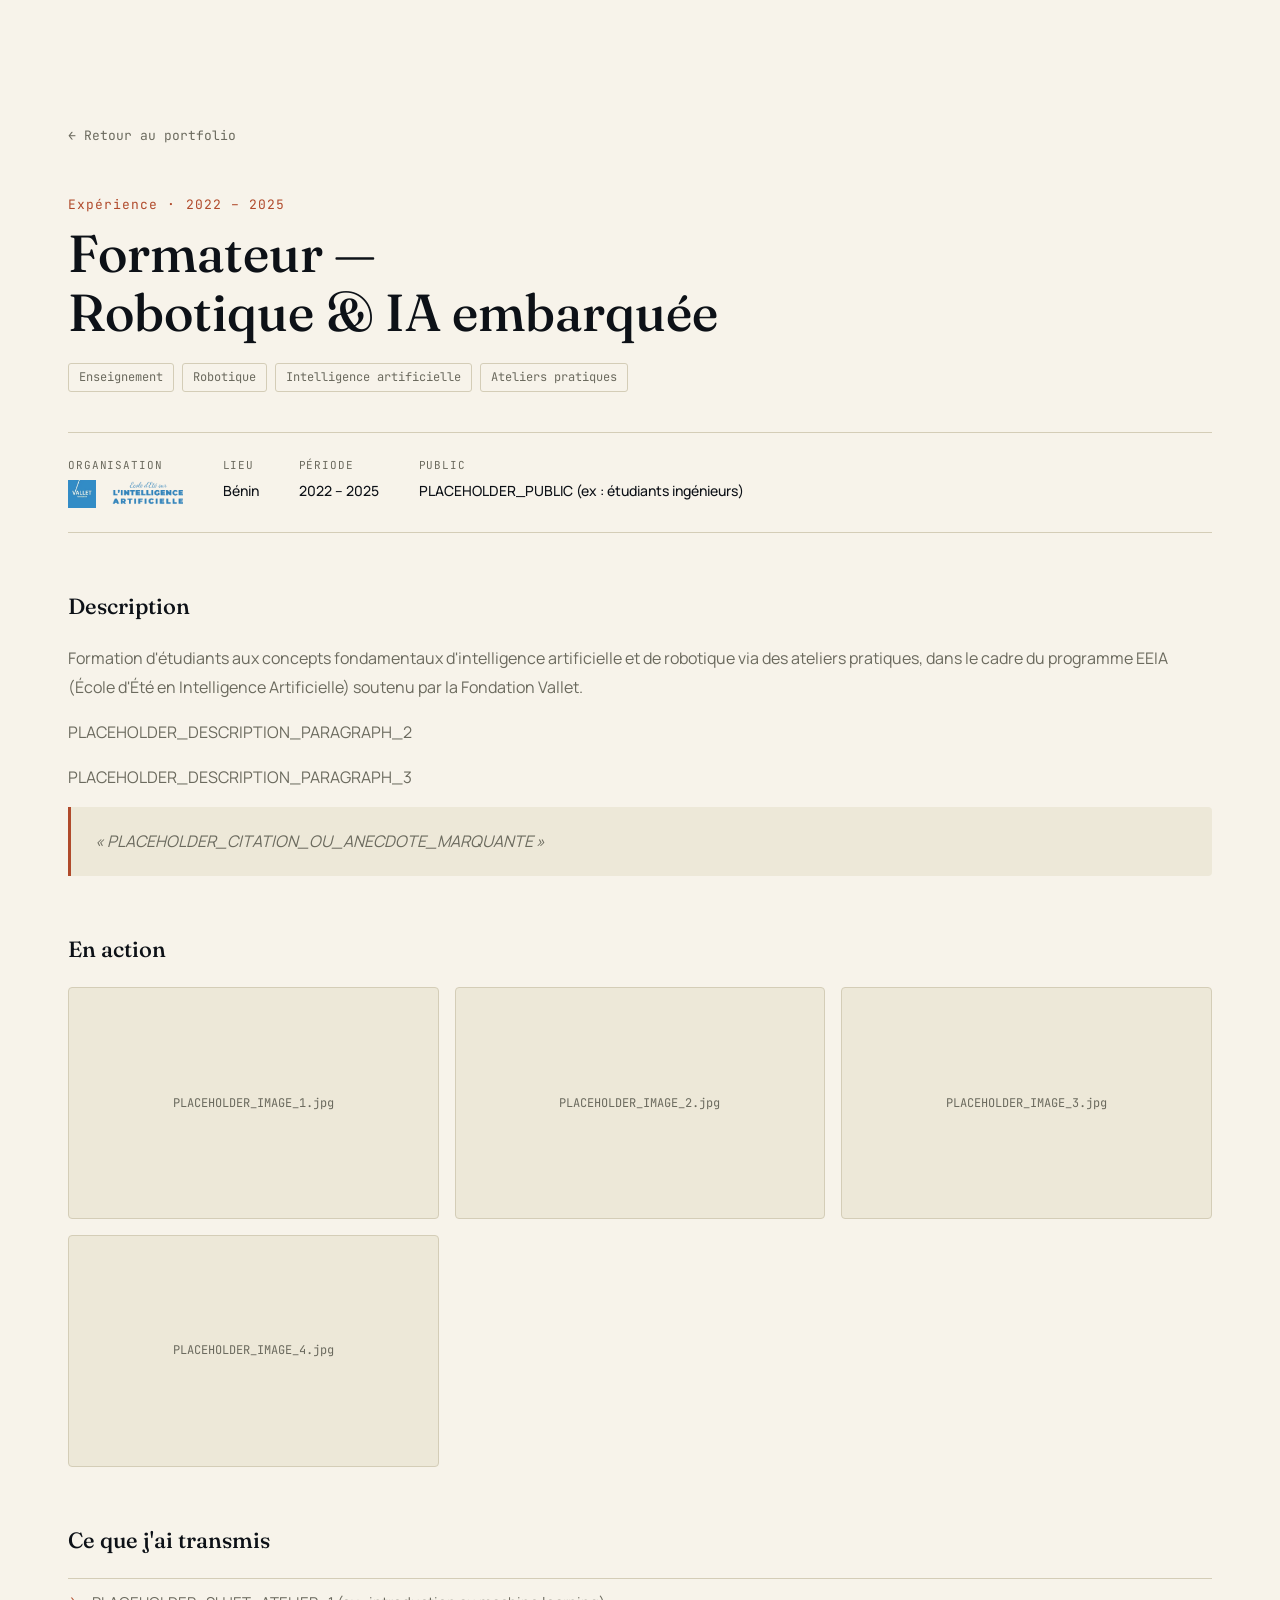
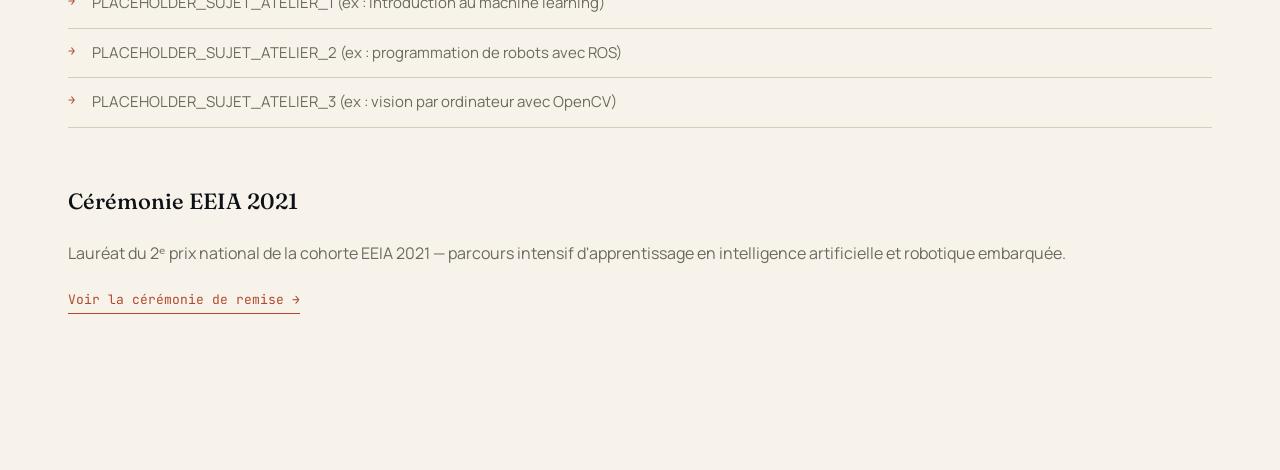
==== assets/experience/formateur-eeia.html @ ac30641e "Add project pages for Flyrenov, MPPI, and Robotic Arm - Created flyrenov.html for the Flyrenov proje" ====
<!DOCTYPE html>
<html lang="fr">
<head>
  <meta charset="UTF-8" />
  <meta name="viewport" content="width=device-width, initial-scale=1.0" />
  <title>Formateur EEIA — Robotique & IA | Justin Amen N'GBLOGNI</title>
  <meta name="description" content="Formateur en robotique et intelligence artificielle — EEIA Summer School, Fondation Vallet · Bénin 2022–2025" />

  <link rel="preconnect" href="https://fonts.googleapis.com" />
  <link rel="preconnect" href="https://fonts.gstatic.com" crossorigin />
  <link href="https://fonts.googleapis.com/css2?family=Fraunces:opsz,wght@9..144,300;9..144,400;9..144,500;9..144,600;9..144,700&family=Manrope:wght@300;400;500;600;700&family=JetBrains+Mono:wght@400;500&display=swap" rel="stylesheet" />
  <link rel="stylesheet" href="../css/style.css" />

  <style>
    body { background: var(--paper); }
    .proj-page { padding: clamp(80px, 10vw, 120px) 0 100px; }

    .proj-page__back {
      display: inline-flex; align-items: center; gap: 8px;
      font-family: var(--font-mono); font-size: 13px; color: var(--muted);
      text-decoration: none; margin-bottom: 48px; transition: color .2s;
    }
    .proj-page__back:hover { color: var(--accent); }

    .proj-page__eyebrow { font-family: var(--font-mono); font-size: 13px; color: var(--accent); letter-spacing: .08em; margin-bottom: 8px; }

    .proj-page__title {
      font-family: var(--font-display); font-size: clamp(28px, 5vw, 52px);
      font-weight: 500; color: var(--ink); margin: 0 0 20px; line-height: 1.15;
    }

    .proj-page__tags { display: flex; flex-wrap: wrap; gap: 8px; margin-bottom: 40px; }
    .proj-page__tag {
      font-family: var(--font-mono); font-size: 12px; padding: 4px 10px;
      border: 1px solid var(--line); border-radius: 3px; color: var(--muted);
    }

    .proj-page__meta-row {
      display: flex; gap: 40px; flex-wrap: wrap;
      padding: 24px 0; border-top: 1px solid var(--line); border-bottom: 1px solid var(--line);
      margin-bottom: 56px;
    }
    .proj-page__meta-item { display: flex; flex-direction: column; gap: 5px; }
    .proj-page__meta-label { font-family: var(--font-mono); font-size: 11px; letter-spacing: .08em; text-transform: uppercase; color: var(--muted); }
    .proj-page__meta-value { font-size: 14px; font-weight: 500; color: var(--ink); }

    .proj-page__org-logos { display: flex; gap: 16px; align-items: center; }
    .proj-page__org-logo { height: 28px; width: auto; max-width: 140px; object-fit: contain; opacity: 0.8; }

    .proj-page__section { margin-bottom: 56px; }
    .proj-page__section-title { font-family: var(--font-display); font-size: 22px; font-weight: 500; margin-bottom: 20px; color: var(--ink); }

    .proj-page__body p { font-size: 16px; line-height: 1.8; color: var(--muted); margin-bottom: 16px; }

    .proj-page__gallery { display: grid; grid-template-columns: repeat(auto-fit, minmax(280px, 1fr)); gap: 16px; }
    .proj-page__img-wrap {
      background: var(--paper-2); border: 1px solid var(--line); border-radius: 4px;
      overflow: hidden; aspect-ratio: 16/10;
      display: flex; align-items: center; justify-content: center;
    }
    .proj-page__img-wrap img { width: 100%; height: 100%; object-fit: cover; display: block; }
    .proj-page__img-placeholder { font-family: var(--font-mono); font-size: 12px; color: var(--muted); text-align: center; padding: 16px; }

    .proj-page__video-wrap {
      position: relative; aspect-ratio: 16/9;
      background: var(--paper-2); border: 1px solid var(--line); border-radius: 4px; overflow: hidden;
    }
    .proj-page__video-wrap iframe { position: absolute; inset: 0; width: 100%; height: 100%; border: none; }

    .proj-page__highlight {
      background: var(--paper-2); border-left: 3px solid var(--accent);
      padding: 20px 24px; border-radius: 0 4px 4px 0; margin-bottom: 16px;
    }
    .proj-page__highlight p { margin-bottom: 0; font-style: italic; }

    .proj-page__results { list-style: none; padding: 0; margin: 0; }
    .proj-page__results li {
      font-size: 15px; line-height: 1.65; color: var(--muted);
      padding: 12px 0 12px 24px; border-bottom: 1px solid var(--line); position: relative;
    }
    .proj-page__results li:first-child { border-top: 1px solid var(--line); }
    .proj-page__results li::before {
      content: "→"; position: absolute; left: 0; top: 13px;
      color: var(--accent); font-family: var(--font-mono); font-size: 12px;
    }

    .proj-page__ext-link {
      display: inline-flex; align-items: center; gap: 8px;
      font-family: var(--font-mono); font-size: 13px; color: var(--accent);
      text-decoration: none; border-bottom: 1px solid currentColor; padding-bottom: 2px;
      transition: opacity .2s;
    }
    .proj-page__ext-link:hover { opacity: 0.7; }
  </style>
</head>
<body>

  <main class="proj-page">
    <div class="container">

      <a href="../../index.html#experience" class="proj-page__back">← Retour au portfolio</a>

      <p class="proj-page__eyebrow">Expérience · 2022 – 2025</p>
      <h1 class="proj-page__title">Formateur —<br>Robotique & IA embarquée</h1>

      <div class="proj-page__tags">
        <span class="proj-page__tag">Enseignement</span>
        <span class="proj-page__tag">Robotique</span>
        <span class="proj-page__tag">Intelligence artificielle</span>
        <span class="proj-page__tag">Ateliers pratiques</span>
      </div>

      <div class="proj-page__meta-row">
        <div class="proj-page__meta-item">
          <span class="proj-page__meta-label">Organisation</span>
          <div class="proj-page__org-logos">
            <img class="proj-page__org-logo" src="../images/logos/fondation-vallet.png" alt="Fondation Vallet" />
            <img class="proj-page__org-logo" src="../images/logos/eeia.png" alt="EEIA Summer School" />
          </div>
        </div>
        <div class="proj-page__meta-item">
          <span class="proj-page__meta-label">Lieu</span>
          <span class="proj-page__meta-value">Bénin</span>
        </div>
        <div class="proj-page__meta-item">
          <span class="proj-page__meta-label">Période</span>
          <span class="proj-page__meta-value">2022 – 2025</span>
        </div>
        <div class="proj-page__meta-item">
          <span class="proj-page__meta-label">Public</span>
          <span class="proj-page__meta-value">PLACEHOLDER_PUBLIC (ex : étudiants ingénieurs)</span>
        </div>
      </div>

      <!-- ── Description ── -->
      <div class="proj-page__section proj-page__body">
        <h2 class="proj-page__section-title">Description</h2>
        <p>Formation d'étudiants aux concepts fondamentaux d'intelligence artificielle et de robotique via des ateliers pratiques, dans le cadre du programme EEIA (École d'Été en Intelligence Artificielle) soutenu par la Fondation Vallet.</p>
        <!-- Ajoute ici autant de paragraphes que nécessaire -->
        <p>PLACEHOLDER_DESCRIPTION_PARAGRAPH_2</p>
        <p>PLACEHOLDER_DESCRIPTION_PARAGRAPH_3</p>

        <div class="proj-page__highlight">
          <p>« PLACEHOLDER_CITATION_OU_ANECDOTE_MARQUANTE »</p>
        </div>
      </div>

      <!-- ── Photos d'enseignement ── -->
      <div class="proj-page__section">
        <h2 class="proj-page__section-title">En action</h2>
        <div class="proj-page__gallery">

          <div class="proj-page__img-wrap">
            <!-- Remplace ce bloc par : <img src="../images/experience/formateur/PLACEHOLDER_IMAGE_1.jpg" alt="..." /> -->
            <span class="proj-page__img-placeholder">PLACEHOLDER_IMAGE_1.jpg</span>
          </div>

          <div class="proj-page__img-wrap">
            <!-- Remplace ce bloc par : <img src="../images/experience/formateur/PLACEHOLDER_IMAGE_2.jpg" alt="..." /> -->
            <span class="proj-page__img-placeholder">PLACEHOLDER_IMAGE_2.jpg</span>
          </div>

          <div class="proj-page__img-wrap">
            <!-- Remplace ce bloc par : <img src="../images/experience/formateur/PLACEHOLDER_IMAGE_3.jpg" alt="..." /> -->
            <span class="proj-page__img-placeholder">PLACEHOLDER_IMAGE_3.jpg</span>
          </div>

          <div class="proj-page__img-wrap">
            <!-- Remplace ce bloc par : <img src="../images/experience/formateur/PLACEHOLDER_IMAGE_4.jpg" alt="..." /> -->
            <span class="proj-page__img-placeholder">PLACEHOLDER_IMAGE_4.jpg</span>
          </div>

        </div>
      </div>

      <!-- ── Ce que j'ai transmis ── -->
      <div class="proj-page__section">
        <h2 class="proj-page__section-title">Ce que j'ai transmis</h2>
        <ul class="proj-page__results">
          <li>PLACEHOLDER_SUJET_ATELIER_1 (ex : introduction au machine learning)</li>
          <li>PLACEHOLDER_SUJET_ATELIER_2 (ex : programmation de robots avec ROS)</li>
          <li>PLACEHOLDER_SUJET_ATELIER_3 (ex : vision par ordinateur avec OpenCV)</li>
          <!-- Ajoute d'autres sujets ici -->
        </ul>
      </div>

      <!-- ── Cérémonie de remise (lien externe) ── -->
      <div class="proj-page__section">
        <h2 class="proj-page__section-title">Cérémonie EEIA 2021</h2>
        <div class="proj-page__body">
          <p>Lauréat du 2ᵉ prix national de la cohorte EEIA 2021 — parcours intensif d'apprentissage en intelligence artificielle et robotique embarquée.</p>
        </div>
        <a
          href="https://www.youtube.com/watch?v=acyq8fxtbKU&t=4s"
          target="_blank"
          rel="noopener"
          class="proj-page__ext-link"
        >Voir la cérémonie de remise →</a>
      </div>

    </div>
  </main>

</body>
</html>
---- assets/css/style.css ----
/* ============================================================
   PORTFOLIO — Justin Amen N'GBLOGNI
   Style: editorial corporate / sober refined
   ============================================================ */

/* ---------- TOKENS ---------- */
:root {
  /* Palette */
  --ink:        #0d1117;
  --ink-2:      #1c2230;
  --paper:      #f7f3ea;
  --paper-2:    #ede8d8;
  --paper-3:    #e3dcc7;
  --muted:      #6b6a5e;
  --line:       #d4cdb7;
  --line-soft:  rgba(13, 17, 23, 0.08);
  --accent:     #b04a2b;
  --accent-2:   #8a3920;

  /* Typography */
  --font-display: "Fraunces", "Times New Roman", serif;
  --font-body:    "Manrope", -apple-system, BlinkMacSystemFont, sans-serif;
  --font-mono:    "JetBrains Mono", ui-monospace, monospace;

  /* Layout */
  --max-w: 1240px;
  --gutter: clamp(20px, 4vw, 48px);
  --section-py: clamp(80px, 12vw, 160px);

  /* Motion */
  --ease: cubic-bezier(0.2, 0.7, 0.2, 1);
  --t-fast: 180ms;
  --t-mid:  320ms;
}

/* ---------- RESET ---------- */
*, *::before, *::after { box-sizing: border-box; }
html { scroll-behavior: smooth; -webkit-text-size-adjust: 100%; }
body {
  margin: 0;
  font-family: var(--font-body);
  font-size: 17px;
  line-height: 1.6;
  color: var(--ink);
  background: var(--paper);
  background-image:
    radial-gradient(circle at 20% 10%, rgba(176, 74, 43, 0.04), transparent 40%),
    radial-gradient(circle at 80% 70%, rgba(13, 17, 23, 0.025), transparent 50%);
  -webkit-font-smoothing: antialiased;
  text-rendering: optimizeLegibility;
}
img { max-width: 100%; height: auto; display: block; }
a { color: inherit; text-decoration: none; }
button { font-family: inherit; cursor: pointer; }
ul, ol { margin: 0; padding: 0; list-style: none; }
h1, h2, h3, h4, p { margin: 0; }

/* ---------- LAYOUT ---------- */
.container {
  width: 100%;
  max-width: var(--max-w);
  margin: 0 auto;
  padding: 0 var(--gutter);
}

.section {
  padding-block: var(--section-py);
  position: relative;
}
.section--alt {
  background: var(--paper-2);
  border-top: 1px solid var(--line);
  border-bottom: 1px solid var(--line);
}

.section__head {
  margin-bottom: clamp(48px, 6vw, 88px);
  display: grid;
  grid-template-columns: auto 1fr;
  gap: 32px;
  align-items: end;
  border-bottom: 1px solid var(--line);
  padding-bottom: 32px;
}
.section__num {
  font-family: var(--font-mono);
  font-size: 13px;
  color: var(--accent);
  letter-spacing: 0.08em;
  align-self: start;
  padding-top: 8px;
}
.section__title {
  font-family: var(--font-display);
  font-weight: 400;
  font-size: clamp(2rem, 5vw, 3.5rem);
  line-height: 1.05;
  letter-spacing: -0.02em;
  font-variation-settings: "opsz" 144;
}
.section__sub {
  grid-column: 2;
  color: var(--muted);
  max-width: 60ch;
  margin-top: 16px;
  font-size: 17px;
}

/* ---------- NAV ---------- */
.nav {
  position: sticky;
  top: 0;
  z-index: 100;
  background: rgba(247, 243, 234, 0.85);
  backdrop-filter: saturate(140%) blur(12px);
  -webkit-backdrop-filter: saturate(140%) blur(12px);
  border-bottom: 1px solid transparent;
  transition: border-color var(--t-mid), background var(--t-mid);
}
.nav.is-scrolled { border-bottom-color: var(--line); }

.nav__inner {
  display: flex;
  align-items: center;
  justify-content: space-between;
  gap: 24px;
  padding-block: 18px;
}

.nav__logo {
  display: inline-flex;
  align-items: center;
  gap: 10px;
  font-family: var(--font-mono);
  font-size: 13px;
  letter-spacing: 0.05em;
}
.nav__logo-mark {
  font-weight: 600;
  color: var(--ink);
}
.nav__logo-sep { color: var(--line); }
.nav__logo-text { color: var(--muted); }

.nav__links {
  display: flex;
  gap: 28px;
  font-size: 14px;
  letter-spacing: 0.01em;
}
.nav__links a {
  position: relative;
  color: var(--ink);
  padding: 6px 0;
  transition: color var(--t-fast);
}
.nav__links a::after {
  content: "";
  position: absolute;
  left: 0; bottom: 0;
  width: 0; height: 1px;
  background: var(--accent);
  transition: width var(--t-mid) var(--ease);
}
.nav__links a:hover { color: var(--accent); }
.nav__links a:hover::after { width: 100%; }

.nav__actions {
  display: flex;
  align-items: center;
  gap: 16px;
}

.lang-switch {
  display: inline-flex;
  align-items: center;
  gap: 6px;
  font-family: var(--font-mono);
  font-size: 12px;
}
.lang-switch__btn {
  background: none;
  border: none;
  color: var(--muted);
  padding: 4px 2px;
  letter-spacing: 0.06em;
  transition: color var(--t-fast);
}
.lang-switch__btn:hover { color: var(--ink); }
.lang-switch__btn.is-active { color: var(--ink); font-weight: 600; }
.lang-switch__divider { color: var(--line); }

/* Mobile menu toggle */
.nav__toggle {
  display: none;
  background: none;
  border: none;
  padding: 8px;
  flex-direction: column;
  gap: 4px;
}
.nav__toggle span {
  display: block;
  width: 22px;
  height: 1.5px;
  background: var(--ink);
  transition: transform var(--t-mid), opacity var(--t-fast);
}

/* ---------- BUTTONS ---------- */
.btn {
  display: inline-flex;
  align-items: center;
  gap: 10px;
  padding: 14px 22px;
  font-family: var(--font-body);
  font-size: 14px;
  font-weight: 500;
  letter-spacing: 0.02em;
  border: 1px solid transparent;
  border-radius: 0;
  transition: background var(--t-fast), color var(--t-fast),
              border-color var(--t-fast), transform var(--t-fast);
}
.btn--small { padding: 8px 14px; font-size: 12px; }
.btn--primary {
  background: var(--ink);
  color: var(--paper);
  border-color: var(--ink);
}
.btn--primary:hover {
  background: var(--accent);
  border-color: var(--accent);
}
.btn--ghost {
  background: transparent;
  color: var(--ink);
  border-color: var(--ink);
}
.btn--ghost:hover {
  background: var(--ink);
  color: var(--paper);
}
.btn__arrow {
  transition: transform var(--t-mid) var(--ease);
}
.btn:hover .btn__arrow { transform: translateX(4px); }

/* ---------- HERO ---------- */
.hero {
  padding-block: clamp(80px, 14vw, 160px) clamp(80px, 12vw, 140px);
  position: relative;
  overflow: hidden;
}
.hero::before {
  content: "";
  position: absolute;
  inset: 0;
  background-image:
    linear-gradient(to right, var(--line-soft) 1px, transparent 1px),
    linear-gradient(to bottom, var(--line-soft) 1px, transparent 1px);
  background-size: 80px 80px;
  background-position: -1px -1px;
  mask-image: radial-gradient(circle at 70% 30%, black, transparent 70%);
  -webkit-mask-image: radial-gradient(circle at 70% 30%, black, transparent 70%);
  pointer-events: none;
  opacity: 0.6;
}

.hero__grid {
  display: grid;
  grid-template-columns: 1fr 280px;
  gap: clamp(40px, 6vw, 80px);
  align-items: end;
  position: relative;
}

.hero__tag {
  font-family: var(--font-mono);
  font-size: 13px;
  letter-spacing: 0.08em;
  color: var(--accent);
  margin-bottom: 32px;
  display: inline-flex;
  align-items: center;
  gap: 12px;
}
.hero__tag::before {
  content: "";
  display: inline-block;
  width: 24px;
  height: 1px;
  background: var(--accent);
}

.hero__name {
  font-family: var(--font-display);
  font-weight: 400;
  font-size: clamp(3rem, 9vw, 7rem);
  line-height: 0.95;
  letter-spacing: -0.035em;
  font-variation-settings: "opsz" 144, "SOFT" 30;
  margin-bottom: 24px;
}
.hero__name-line2 {
  display: block;
  font-style: italic;
  font-weight: 300;
  color: var(--ink-2);
}

.hero__subtitle {
  font-size: clamp(1.05rem, 1.8vw, 1.25rem);
  color: var(--muted);
  max-width: 32ch;
  margin-bottom: 48px;
}

.hero__cta {
  display: flex;
  flex-wrap: wrap;
  gap: 14px;
}

/* Hero side metadata */
.hero__meta {
  display: grid;
  gap: 24px;
  padding: 32px 0 32px 28px;
  border-left: 1px solid var(--line);
}
.meta-item {
  display: grid;
  gap: 4px;
}
.meta-item__label {
  font-family: var(--font-mono);
  font-size: 11px;
  letter-spacing: 0.1em;
  color: var(--muted);
  text-transform: uppercase;
}
.meta-item__value {
  font-size: 15px;
  font-weight: 500;
  color: var(--ink);
}

/* ---------- ABOUT ---------- */
.about__grid {
  display: grid;
  grid-template-columns: 320px 1fr;
  gap: clamp(40px, 6vw, 80px);
  align-items: start;
}
.about__portrait {
  position: relative;
  aspect-ratio: 4 / 5;
}
.about__portrait img {
  width: 100%;
  height: 100%;
  object-fit: cover;
  filter: grayscale(15%) contrast(1.02);
}
.about__portrait-frame {
  position: absolute;
  inset: 16px -16px -16px 16px;
  border: 1px solid var(--accent);
  z-index: -1;
  pointer-events: none;
}

.about__lead {
  font-family: var(--font-display);
  font-weight: 400;
  font-size: clamp(1.3rem, 2vw, 1.65rem);
  line-height: 1.35;
  letter-spacing: -0.01em;
  color: var(--ink);
  margin-bottom: 24px;
  font-variation-settings: "opsz" 36;
}
.about__body p {
  color: var(--ink-2);
}
.about__body p + p { margin-top: 16px; }

.stats {
  display: grid;
  grid-template-columns: repeat(4, 1fr);
  gap: 24px;
  margin-top: 56px;
  padding-top: 32px;
  border-top: 1px solid var(--line);
}
.stat { display: grid; gap: 4px; }
.stat__value {
  font-family: var(--font-display);
  font-size: clamp(1.8rem, 3vw, 2.4rem);
  line-height: 1;
  letter-spacing: -0.02em;
  font-variation-settings: "opsz" 144;
  color: var(--ink);
  display: inline-flex;
  align-items: baseline;
}
.stat__unit {
  font-size: 0.6em;
  color: var(--accent);
  margin-left: 2px;
}
.stat__label {
  font-family: var(--font-mono);
  font-size: 11px;
  letter-spacing: 0.05em;
  color: var(--muted);
  text-transform: uppercase;
  line-height: 1.4;
  margin-top: 6px;
}

/* ---------- PROJECTS ---------- */
.project {
  display: grid;
  grid-template-columns: 1fr 1fr;
  gap: clamp(32px, 5vw, 64px);
  align-items: center;
  padding-block: clamp(48px, 8vw, 96px);
  border-top: 1px solid var(--line);
  position: relative;
}
.project:first-of-type { border-top: none; padding-top: 0; }
.project--reversed .project__media { order: 2; }
.project--reversed .project__body  { order: 1; }

.project__meta {
  position: absolute;
  top: clamp(48px, 8vw, 96px);
  right: 0;
  display: flex;
  gap: 16px;
  font-family: var(--font-mono);
  font-size: 11px;
  letter-spacing: 0.08em;
  color: var(--muted);
}
.project--reversed .project__meta { left: auto; right: 0; }
.project__num { color: var(--accent); }

.project__media {
  aspect-ratio: 4 / 3;
  background: var(--paper-3);
  overflow: hidden;
  position: relative;
}
.project__media img {
  width: 100%;
  height: 100%;
  object-fit: cover;
  transition: transform 600ms var(--ease);
}
.project:hover .project__media img { transform: scale(1.03); }

.project__context {
  font-family: var(--font-mono);
  font-size: 12px;
  letter-spacing: 0.06em;
  color: var(--accent);
  margin-bottom: 12px;
  text-transform: uppercase;
}
.project__title {
  font-family: var(--font-display);
  font-weight: 400;
  font-size: clamp(1.5rem, 3vw, 2rem);
  line-height: 1.15;
  letter-spacing: -0.015em;
  margin-bottom: 20px;
  font-variation-settings: "opsz" 60;
}
.project__desc {
  color: var(--ink-2);
  margin-bottom: 24px;
}

.project__results {
  display: grid;
  gap: 8px;
  margin-bottom: 28px;
  padding-left: 0;
}
.project__results li {
  position: relative;
  padding-left: 22px;
  font-size: 15px;
  color: var(--ink-2);
}
.project__results li::before {
  content: "→";
  position: absolute;
  left: 0;
  color: var(--accent);
  font-family: var(--font-mono);
}

.project__stack {
  display: flex;
  flex-wrap: wrap;
  gap: 6px 0;
  margin-bottom: 24px;
  font-family: var(--font-mono);
  font-size: 11px;
  letter-spacing: 0.04em;
  color: var(--muted);
}
.project__stack li {
  padding-right: 12px;
  margin-right: 12px;
  border-right: 1px solid var(--line);
}
.project__stack li:last-child { border-right: none; }

.project__org-logo {
  height: 28px;
  width: auto;
  max-width: 140px;
  object-fit: contain;
  margin-bottom: 14px;
  opacity: 0.8;
}

.project__org-logos {
  display: flex;
  gap: 16px;
  align-items: center;
  margin-bottom: 14px;
}
.project__org-logos .project__org-logo {
  margin-bottom: 0;
}

.link-arrow {
  font-family: var(--font-mono);
  font-size: 13px;
  letter-spacing: 0.04em;
  color: var(--ink);
  border-bottom: 1px solid var(--ink);
  padding-bottom: 4px;
  transition: color var(--t-fast), border-color var(--t-fast),
              letter-spacing var(--t-mid);
}
.link-arrow:hover {
  color: var(--accent);
  border-color: var(--accent);
  letter-spacing: 0.08em;
}

/* ---------- SKILLS ---------- */
.skills__grid {
  display: grid;
  grid-template-columns: repeat(4, 1fr);
  gap: clamp(20px, 3vw, 40px);
}
.skill-cat {
  padding: 32px 24px;
  background: var(--paper);
  border: 1px solid var(--line);
  transition: border-color var(--t-mid), transform var(--t-mid) var(--ease);
}
.skill-cat:hover {
  border-color: var(--accent);
  transform: translateY(-3px);
}
.skill-cat__title {
  font-family: var(--font-display);
  font-weight: 400;
  font-size: 1.2rem;
  letter-spacing: -0.01em;
  line-height: 1.2;
  margin-bottom: 24px;
  padding-bottom: 16px;
  border-bottom: 1px solid var(--line);
  font-variation-settings: "opsz" 36;
}
.skill-cat__list {
  display: grid;
  gap: 10px;
  font-family: var(--font-mono);
  font-size: 13px;
  color: var(--ink-2);
}
.skill-cat__list li {
  display: flex;
  align-items: center;
  gap: 10px;
}
.skill-cat__list li::before {
  content: "";
  width: 4px;
  height: 4px;
  background: var(--accent);
  flex-shrink: 0;
}

/* ---------- EXPERIENCE / TIMELINE ---------- */
.timeline {
  display: grid;
  gap: clamp(40px, 5vw, 64px);
  position: relative;
}
.timeline__item {
  display: grid;
  grid-template-columns: 220px 1fr;
  gap: 40px;
  padding-bottom: clamp(40px, 5vw, 56px);
  border-bottom: 1px solid var(--line);
}
.timeline__item:last-child { border-bottom: none; padding-bottom: 0; }
.timeline__date {
  font-family: var(--font-mono);
  font-size: 13px;
  color: var(--accent);
  letter-spacing: 0.04em;
  padding-top: 6px;
}
.timeline__role {
  font-family: var(--font-display);
  font-weight: 400;
  font-size: clamp(1.3rem, 2vw, 1.65rem);
  letter-spacing: -0.015em;
  margin-bottom: 6px;
  font-variation-settings: "opsz" 36;
}
.timeline__company {
  font-size: 15px;
  color: var(--ink-2);
  margin-bottom: 16px;
}
.timeline__loc { color: var(--muted); }
.timeline__role-block + .timeline__role-block {
  margin-top: 24px;
  padding-top: 20px;
  border-top: 1px solid var(--line);
}
.timeline__role-period {
  font-family: var(--font-mono);
  font-size: 12px;
  font-weight: 400;
  color: var(--muted);
  margin-left: 8px;
  letter-spacing: 0.04em;
}
.timeline__link {
  margin-top: 10px;
  font-size: 13px;
}
.timeline__points {
  display: grid;
  gap: 8px;
}
.timeline__points li {
  position: relative;
  padding-left: 22px;
  color: var(--ink-2);
  font-size: 15px;
}
.timeline__points li::before {
  content: "—";
  position: absolute;
  left: 0;
  color: var(--accent);
}

.timeline__org-logo {
  height: 28px;
  width: auto;
  max-width: 140px;
  object-fit: contain;
  margin-bottom: 12px;
  opacity: 0.8;
  display: block;
}
.timeline__org-logos {
  display: flex;
  gap: 16px;
  align-items: center;
  margin-bottom: 12px;
}
.timeline__org-logos .timeline__org-logo {
  margin-bottom: 0;
}

/* ---------- EDUCATION ---------- */
.education {
  display: grid;
  gap: 24px;
}
.edu-item {
  display: grid;
  grid-template-columns: 220px 1fr;
  gap: 40px;
  padding-bottom: 24px;
  border-bottom: 1px solid var(--line);
}
.edu-item:last-child { border-bottom: none; padding-bottom: 0; }
.edu-item__date {
  font-family: var(--font-mono);
  font-size: 13px;
  color: var(--accent);
  letter-spacing: 0.04em;
  padding-top: 4px;
}
.edu-item__degree {
  font-family: var(--font-display);
  font-weight: 400;
  font-size: 1.25rem;
  margin-bottom: 4px;
  letter-spacing: -0.01em;
  font-variation-settings: "opsz" 36;
}
.edu-item__school {
  color: var(--muted);
  font-size: 14px;
}

/* ---------- CONTACT ---------- */
.section--contact { padding-bottom: clamp(120px, 14vw, 180px); }
.contact__lead {
  font-family: var(--font-display);
  font-weight: 400;
  font-size: clamp(1.4rem, 2.4vw, 2rem);
  line-height: 1.3;
  letter-spacing: -0.015em;
  max-width: 30ch;
  margin-bottom: 64px;
  color: var(--ink);
  font-variation-settings: "opsz" 60;
}
.contact__links {
  display: grid;
  grid-template-columns: repeat(2, 1fr);
  gap: 0;
  border-top: 1px solid var(--line);
}
.contact-link {
  display: grid;
  grid-template-columns: 120px 1fr;
  align-items: center;
  gap: 24px;
  padding: 28px 0;
  border-bottom: 1px solid var(--line);
  transition: padding-left var(--t-mid) var(--ease),
              color var(--t-fast);
}
.contact-link:nth-child(odd) { padding-right: 24px; border-right: 1px solid var(--line); }
.contact-link:nth-child(even) { padding-left: 24px; }
.contact-link:hover {
  color: var(--accent);
  padding-left: 12px;
}
.contact-link:nth-child(even):hover { padding-left: 36px; }
.contact-link__label {
  font-family: var(--font-mono);
  font-size: 11px;
  letter-spacing: 0.08em;
  color: var(--muted);
  text-transform: uppercase;
}
.contact-link__value {
  font-family: var(--font-display);
  font-size: clamp(1.1rem, 1.8vw, 1.4rem);
  letter-spacing: -0.01em;
  font-variation-settings: "opsz" 36;
}

/* ---------- CERTIFICATIONS ---------- */
.cert-grid {
  display: grid;
  grid-template-columns: repeat(3, 1fr);
  gap: clamp(16px, 2.5vw, 28px);
}
.cert-card {
  padding: 28px 24px;
  background: var(--paper);
  border: 1px solid var(--line);
  display: grid;
  gap: 14px;
  align-content: start;
  transition: border-color var(--t-mid), transform var(--t-mid) var(--ease);
}
.cert-card:hover {
  border-color: var(--accent);
  transform: translateY(-3px);
}
.cert-card--award {
  background: var(--paper-2);
  border-style: dashed;
}
.cert-card__header {
  display: flex;
  justify-content: space-between;
  align-items: center;
}
.cert-card__issuer {
  font-family: var(--font-mono);
  font-size: 11px;
  letter-spacing: 0.08em;
  color: var(--accent);
  text-transform: uppercase;
}
.cert-card__year {
  font-family: var(--font-mono);
  font-size: 11px;
  letter-spacing: 0.04em;
  color: var(--muted);
}
.cert-card__name {
  font-family: var(--font-display);
  font-weight: 400;
  font-size: 1.2rem;
  letter-spacing: -0.01em;
  line-height: 1.2;
  font-variation-settings: "opsz" 36;
}
.cert-card__desc {
  color: var(--ink-2);
  font-size: 14px;
  line-height: 1.55;
}
.cert-card__link {
  font-family: var(--font-mono);
  font-size: 12px;
  letter-spacing: 0.04em;
  color: var(--ink);
  border-bottom: 1px solid var(--ink);
  padding-bottom: 3px;
  display: inline-block;
  margin-top: 4px;
  width: fit-content;
  transition: color var(--t-fast), border-color var(--t-fast);
}
.cert-card__link:hover {
  color: var(--accent);
  border-color: var(--accent);
}
.cert-card__logo {
  height: 28px;
  width: auto;
  max-width: 130px;
  object-fit: contain;
  margin-bottom: 4px;
  opacity: 0.85;
}

/* Education logos */
.edu-item__logo {
  height: 36px;
  width: auto;
  max-width: 120px;
  object-fit: contain;
  margin-bottom: 10px;
  opacity: 0.8;
}
.edu-item__logos {
  display: flex;
  gap: 16px;
  align-items: center;
  margin-bottom: 10px;
}
.edu-item__logos .edu-item__logo { margin-bottom: 0; }

/* ---------- FOOTER ---------- */
.footer {
  background: var(--ink);
  color: var(--paper-2);
  padding-block: 32px;
}
.footer__inner {
  display: flex;
  justify-content: space-between;
  align-items: center;
  gap: 16px;
  flex-wrap: wrap;
  font-family: var(--font-mono);
  font-size: 12px;
  letter-spacing: 0.04em;
}
.footer__build { color: var(--muted); }

/* ---------- REVEAL ANIMATIONS ---------- */
.reveal {
  opacity: 0;
  transform: translateY(24px);
  transition: opacity 700ms var(--ease), transform 700ms var(--ease);
}
.reveal.is-visible {
  opacity: 1;
  transform: translateY(0);
}

@media (prefers-reduced-motion: reduce) {
  *, *::before, *::after {
    animation-duration: 0ms !important;
    transition-duration: 0ms !important;
  }
  .reveal { opacity: 1; transform: none; }
}

/* ============================================================
   RESPONSIVE
   ============================================================ */
@media (max-width: 960px) {
  .hero__grid { grid-template-columns: 1fr; }
  .hero__meta {
    border-left: none;
    border-top: 1px solid var(--line);
    padding: 24px 0 0 0;
    grid-template-columns: repeat(2, 1fr);
  }

  .about__grid { grid-template-columns: 1fr; }
  .about__portrait { max-width: 320px; }
  .stats { grid-template-columns: repeat(2, 1fr); }

  .project,
  .project--reversed { grid-template-columns: 1fr; }
  .project--reversed .project__media,
  .project--reversed .project__body { order: unset; }
  .project__meta { position: static; margin-bottom: 16px; }

  .skills__grid { grid-template-columns: repeat(2, 1fr); }
  .cert-grid { grid-template-columns: repeat(2, 1fr); }

  .timeline__item,
  .edu-item { grid-template-columns: 1fr; gap: 12px; }

  .contact__links { grid-template-columns: 1fr; }
  .contact-link:nth-child(odd),
  .contact-link:nth-child(even) {
    border-right: none;
    padding-left: 0;
    padding-right: 0;
  }
  .contact-link:nth-child(even):hover,
  .contact-link:hover { padding-left: 12px; }
}

@media (max-width: 720px) {
  body { font-size: 16px; }

  .nav__links {
    position: fixed;
    inset: 64px 0 auto 0;
    flex-direction: column;
    background: var(--paper);
    border-bottom: 1px solid var(--line);
    padding: 24px var(--gutter);
    gap: 18px;
    transform: translateY(-100%);
    opacity: 0;
    pointer-events: none;
    transition: transform var(--t-mid) var(--ease), opacity var(--t-mid);
  }
  .nav.is-open .nav__links {
    transform: translateY(0);
    opacity: 1;
    pointer-events: auto;
  }
  .nav__toggle { display: flex; }
  .nav.is-open .nav__toggle span:nth-child(1) { transform: translateY(5.5px) rotate(45deg); }
  .nav.is-open .nav__toggle span:nth-child(2) { opacity: 0; }
  .nav.is-open .nav__toggle span:nth-child(3) { transform: translateY(-5.5px) rotate(-45deg); }

  .section__head { grid-template-columns: 1fr; gap: 12px; }
  .section__sub { grid-column: 1; }

  .skills__grid { grid-template-columns: 1fr; }
  .cert-grid { grid-template-columns: 1fr; }
  .stats { grid-template-columns: repeat(2, 1fr); gap: 16px; }
}
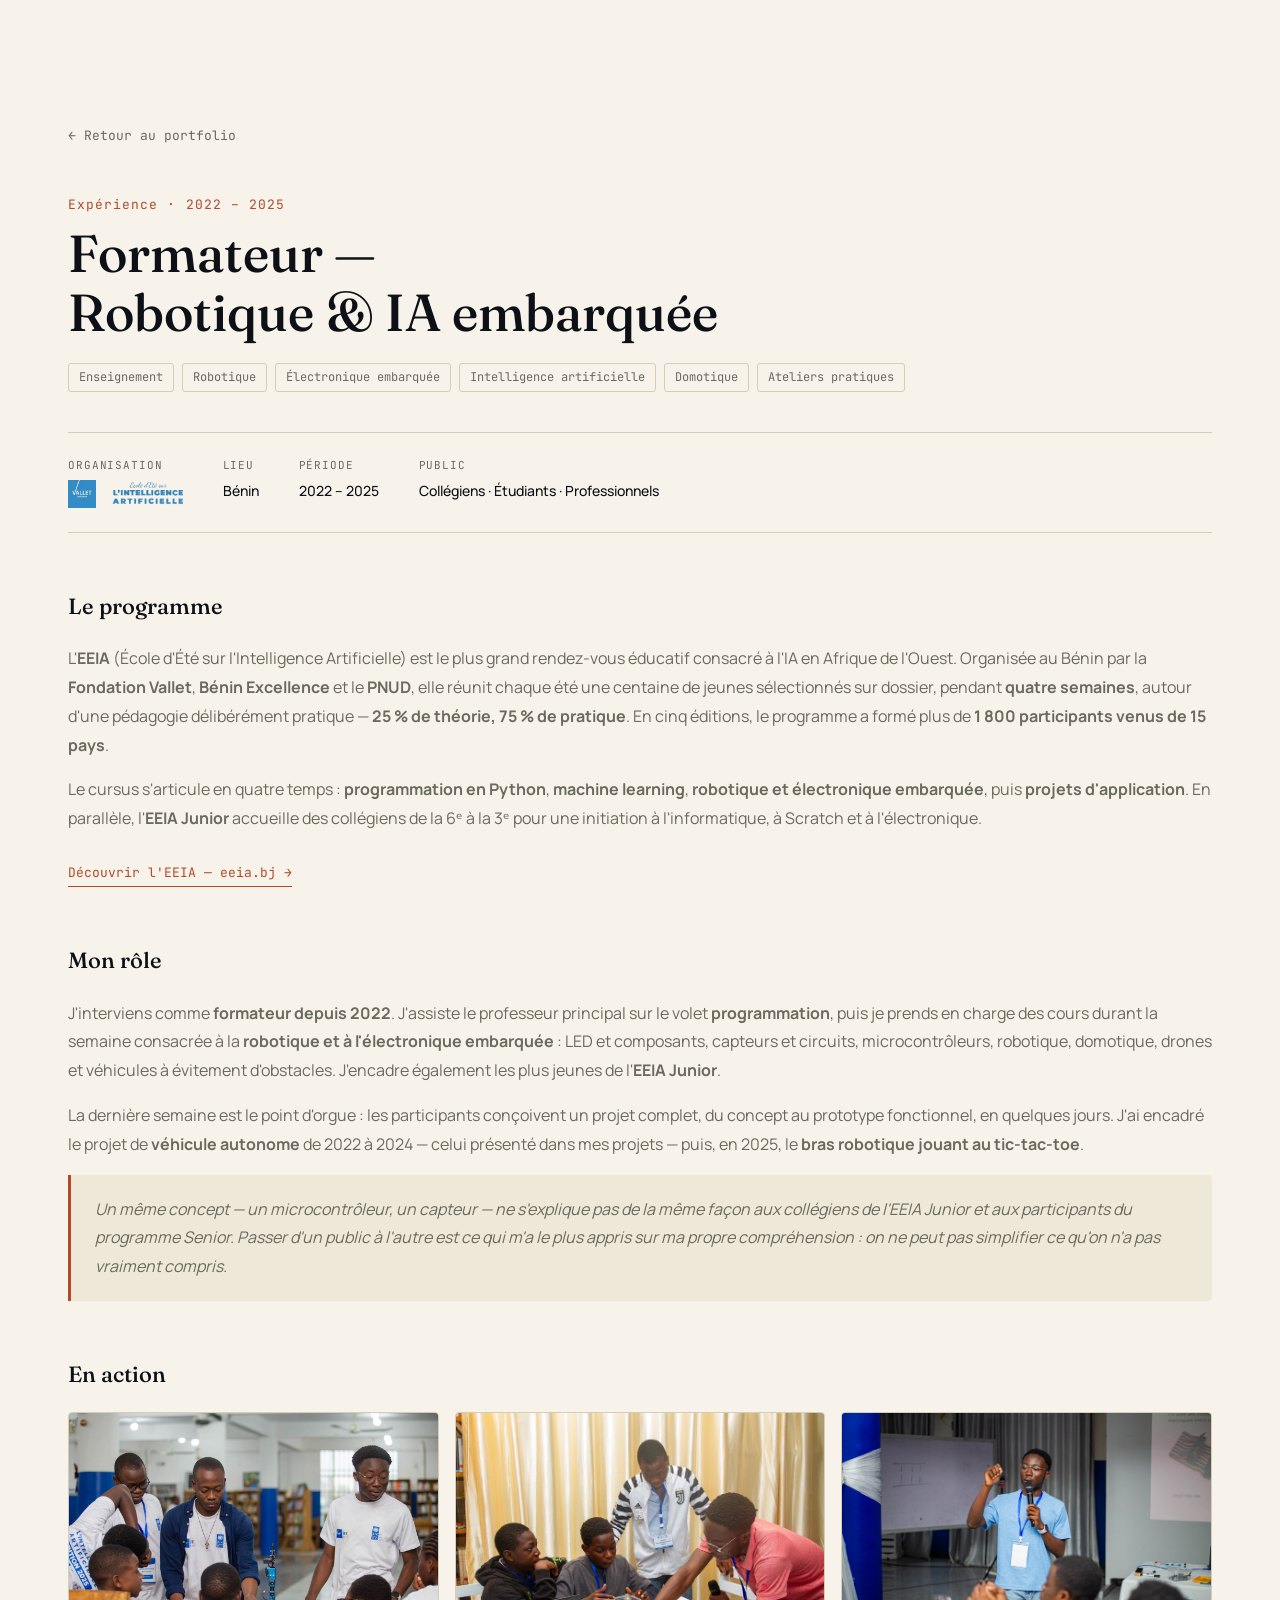
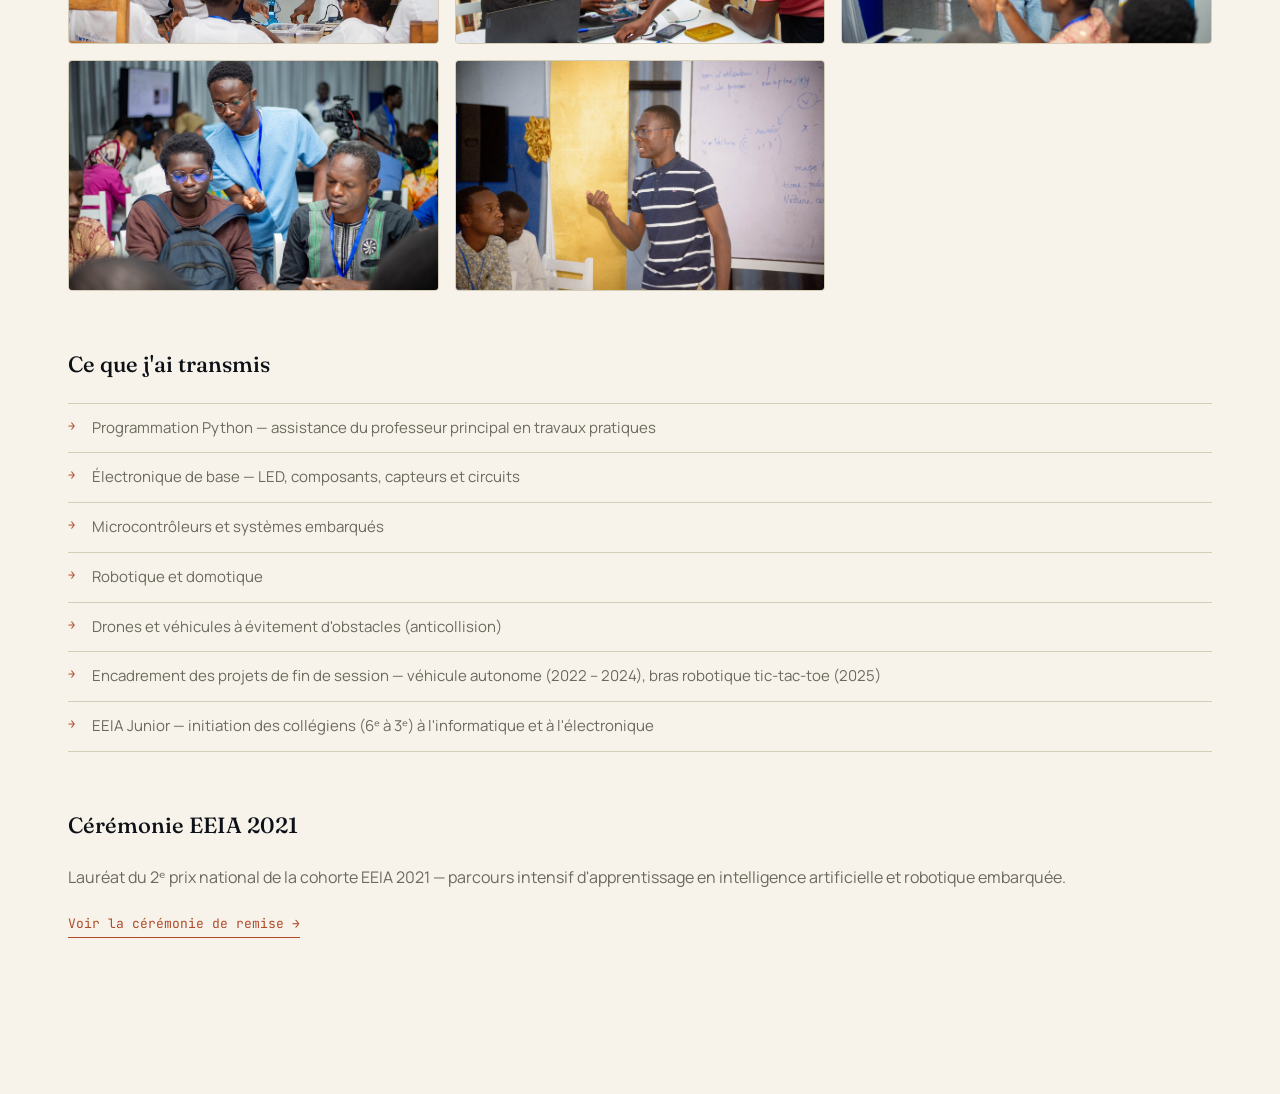
==== commit 3aa58088: "feat: add initial portfolio website, showcasing projects, skills, and experience in mechatronics and" ====
--- a/assets/experience/formateur-eeia.html
+++ b/assets/experience/formateur-eeia.html
@@ -4,7 +4,7 @@
   <meta charset="UTF-8" />
   <meta name="viewport" content="width=device-width, initial-scale=1.0" />
   <title>Formateur EEIA — Robotique & IA | Justin Amen N'GBLOGNI</title>
-  <meta name="description" content="Formateur en robotique et intelligence artificielle — EEIA Summer School, Fondation Vallet · Bénin 2022–2025" />
+  <meta name="description" content="Formateur en robotique et électronique embarquée à l'EEIA — le plus grand rendez-vous éducatif sur l'IA en Afrique de l'Ouest (Fondation Vallet · Bénin Excellence · PNUD) — Bénin, 2022–2025" />
 
   <link rel="preconnect" href="https://fonts.googleapis.com" />
   <link rel="preconnect" href="https://fonts.gstatic.com" crossorigin />
@@ -106,7 +106,9 @@
       <div class="proj-page__tags">
         <span class="proj-page__tag">Enseignement</span>
         <span class="proj-page__tag">Robotique</span>
+        <span class="proj-page__tag">Électronique embarquée</span>
         <span class="proj-page__tag">Intelligence artificielle</span>
+        <span class="proj-page__tag">Domotique</span>
         <span class="proj-page__tag">Ateliers pratiques</span>
       </div>
 
@@ -128,20 +130,28 @@
         </div>
         <div class="proj-page__meta-item">
           <span class="proj-page__meta-label">Public</span>
-          <span class="proj-page__meta-value">PLACEHOLDER_PUBLIC (ex : étudiants ingénieurs)</span>
-        </div>
-      </div>
-
-      <!-- ── Description ── -->
+          <span class="proj-page__meta-value">Collégiens · Étudiants · Professionnels</span>
+        </div>
+      </div>
+
+      <!-- ── Le programme ── -->
       <div class="proj-page__section proj-page__body">
-        <h2 class="proj-page__section-title">Description</h2>
-        <p>Formation d'étudiants aux concepts fondamentaux d'intelligence artificielle et de robotique via des ateliers pratiques, dans le cadre du programme EEIA (École d'Été en Intelligence Artificielle) soutenu par la Fondation Vallet.</p>
-        <!-- Ajoute ici autant de paragraphes que nécessaire -->
-        <p>PLACEHOLDER_DESCRIPTION_PARAGRAPH_2</p>
-        <p>PLACEHOLDER_DESCRIPTION_PARAGRAPH_3</p>
+        <h2 class="proj-page__section-title">Le programme</h2>
+        <p>L'<strong>EEIA</strong> (École d'Été sur l'Intelligence Artificielle) est le plus grand rendez-vous éducatif consacré à l'IA en Afrique de l'Ouest. Organisée au Bénin par la <strong>Fondation Vallet</strong>, <strong>Bénin Excellence</strong> et le <strong>PNUD</strong>, elle réunit chaque été une centaine de jeunes sélectionnés sur dossier, pendant <strong>quatre semaines</strong>, autour d'une pédagogie délibérément pratique — <strong>25 % de théorie, 75 % de pratique</strong>. En cinq éditions, le programme a formé plus de <strong>1 800 participants venus de 15 pays</strong>.</p>
+        <p>Le cursus s'articule en quatre temps : <strong>programmation en Python</strong>, <strong>machine learning</strong>, <strong>robotique et électronique embarquée</strong>, puis <strong>projets d'application</strong>. En parallèle, l'<strong>EEIA Junior</strong> accueille des collégiens de la 6ᵉ à la 3ᵉ pour une initiation à l'informatique, à Scratch et à l'électronique.</p>
+        <p style="margin-top:24px;">
+          <a href="https://eeia.bj/" target="_blank" rel="noopener" class="proj-page__ext-link">Découvrir l'EEIA — eeia.bj →</a>
+        </p>
+      </div>
+
+      <!-- ── Mon rôle ── -->
+      <div class="proj-page__section proj-page__body">
+        <h2 class="proj-page__section-title">Mon rôle</h2>
+        <p>J'interviens comme <strong>formateur depuis 2022</strong>. J'assiste le professeur principal sur le volet <strong>programmation</strong>, puis je prends en charge des cours durant la semaine consacrée à la <strong>robotique et à l'électronique embarquée</strong> : LED et composants, capteurs et circuits, microcontrôleurs, robotique, domotique, drones et véhicules à évitement d'obstacles. J'encadre également les plus jeunes de l'<strong>EEIA Junior</strong>.</p>
+        <p>La dernière semaine est le point d'orgue : les participants conçoivent un projet complet, du concept au prototype fonctionnel, en quelques jours. J'ai encadré le projet de <strong>véhicule autonome</strong> de 2022 à 2024 — celui présenté dans mes projets — puis, en 2025, le <strong>bras robotique jouant au tic-tac-toe</strong>.</p>
 
         <div class="proj-page__highlight">
-          <p>« PLACEHOLDER_CITATION_OU_ANECDOTE_MARQUANTE »</p>
+          <p>Un même concept — un microcontrôleur, un capteur — ne s'explique pas de la même façon aux collégiens de l'EEIA Junior et aux participants du programme Senior. Passer d'un public à l'autre est ce qui m'a le plus appris sur ma propre compréhension : on ne peut pas simplifier ce qu'on n'a pas vraiment compris.</p>
         </div>
       </div>
 
@@ -151,23 +161,23 @@
         <div class="proj-page__gallery">
 
           <div class="proj-page__img-wrap">
-            <!-- Remplace ce bloc par : <img src="../images/experience/formateur/PLACEHOLDER_IMAGE_1.jpg" alt="..." /> -->
-            <span class="proj-page__img-placeholder">PLACEHOLDER_IMAGE_1.jpg</span>
-          </div>
-
-          <div class="proj-page__img-wrap">
-            <!-- Remplace ce bloc par : <img src="../images/experience/formateur/PLACEHOLDER_IMAGE_2.jpg" alt="..." /> -->
-            <span class="proj-page__img-placeholder">PLACEHOLDER_IMAGE_2.jpg</span>
-          </div>
-
-          <div class="proj-page__img-wrap">
-            <!-- Remplace ce bloc par : <img src="../images/experience/formateur/PLACEHOLDER_IMAGE_3.jpg" alt="..." /> -->
-            <span class="proj-page__img-placeholder">PLACEHOLDER_IMAGE_3.jpg</span>
-          </div>
-
-          <div class="proj-page__img-wrap">
-            <!-- Remplace ce bloc par : <img src="../images/experience/formateur/PLACEHOLDER_IMAGE_4.jpg" alt="..." /> -->
-            <span class="proj-page__img-placeholder">PLACEHOLDER_IMAGE_4.jpg</span>
+            <img src="../images/experience/formateur/01.jpg" alt="Atelier de robotique EEIA — démonstration d'un bras robotique devant un groupe de collégiens" loading="lazy" />
+          </div>
+
+          <div class="proj-page__img-wrap">
+            <img src="../images/experience/formateur/02.jpg" alt="Encadrement d'un atelier d'électronique embarquée auprès de jeunes participants" loading="lazy" />
+          </div>
+
+          <div class="proj-page__img-wrap">
+            <img src="../images/experience/formateur/03.jpg" alt="Présentation devant l'auditoire — cours sur les composants et connecteurs électroniques" loading="lazy" />
+          </div>
+
+          <div class="proj-page__img-wrap">
+            <img src="../images/experience/formateur/04.jpg" alt="Accompagnement individuel des participants — public mêlant élèves et adultes en formation" loading="lazy" />
+          </div>
+
+          <div class="proj-page__img-wrap">
+            <img src="../images/experience/formateur/05.jpg" alt="Cours au tableau — prise en main du Raspberry Pi et programmation Python" loading="lazy" />
           </div>
 
         </div>
@@ -177,10 +187,13 @@
       <div class="proj-page__section">
         <h2 class="proj-page__section-title">Ce que j'ai transmis</h2>
         <ul class="proj-page__results">
-          <li>PLACEHOLDER_SUJET_ATELIER_1 (ex : introduction au machine learning)</li>
-          <li>PLACEHOLDER_SUJET_ATELIER_2 (ex : programmation de robots avec ROS)</li>
-          <li>PLACEHOLDER_SUJET_ATELIER_3 (ex : vision par ordinateur avec OpenCV)</li>
-          <!-- Ajoute d'autres sujets ici -->
+          <li>Programmation Python — assistance du professeur principal en travaux pratiques</li>
+          <li>Électronique de base — LED, composants, capteurs et circuits</li>
+          <li>Microcontrôleurs et systèmes embarqués</li>
+          <li>Robotique et domotique</li>
+          <li>Drones et véhicules à évitement d'obstacles (anticollision)</li>
+          <li>Encadrement des projets de fin de session — véhicule autonome (2022 – 2024), bras robotique tic-tac-toe (2025)</li>
+          <li>EEIA Junior — initiation des collégiens (6ᵉ à 3ᵉ) à l'informatique et à l'électronique</li>
         </ul>
       </div>
 
--- a/assets/css/style.css
+++ b/assets/css/style.css
@@ -388,7 +388,7 @@
 
 .stats {
   display: grid;
-  grid-template-columns: repeat(4, 1fr);
+  grid-template-columns: repeat(3, 1fr);
   gap: 24px;
   margin-top: 56px;
   padding-top: 32px;
@@ -455,12 +455,46 @@
   position: relative;
 }
 .project__media img {
+  position: absolute;
+  inset: 0;
   width: 100%;
   height: 100%;
   object-fit: cover;
-  transition: transform 600ms var(--ease);
-}
+  opacity: 0;
+  transition: opacity 900ms var(--ease), transform 600ms var(--ease);
+}
+/* Sans JS (ou projet à image unique) : seule la 1re image est visible */
+.project__media img:first-child { opacity: 1; }
+/* Une fois le carrousel initialisé, c'est le JS qui pilote via .is-active */
+.project__media.is-slideshow img { opacity: 0; }
+.project__media.is-slideshow img.is-active { opacity: 1; }
 .project:hover .project__media img { transform: scale(1.03); }
+
+/* Pastilles de navigation du carrousel (injectées par main.js) */
+.media-dots {
+  position: absolute;
+  bottom: 12px;
+  right: 12px;
+  display: flex;
+  gap: 7px;
+  z-index: 2;
+}
+.media-dots__dot {
+  width: 7px;
+  height: 7px;
+  padding: 0;
+  border: none;
+  border-radius: 50%;
+  background: rgba(247, 243, 234, 0.5);
+  box-shadow: 0 0 0 1px rgba(13, 17, 23, 0.15);
+  cursor: pointer;
+  transition: background var(--t-fast) var(--ease), transform var(--t-fast) var(--ease);
+}
+.media-dots__dot:hover { background: rgba(247, 243, 234, 0.9); }
+.media-dots__dot.is-active {
+  background: var(--accent);
+  transform: scale(1.35);
+}
 
 .project__context {
   font-family: var(--font-mono);
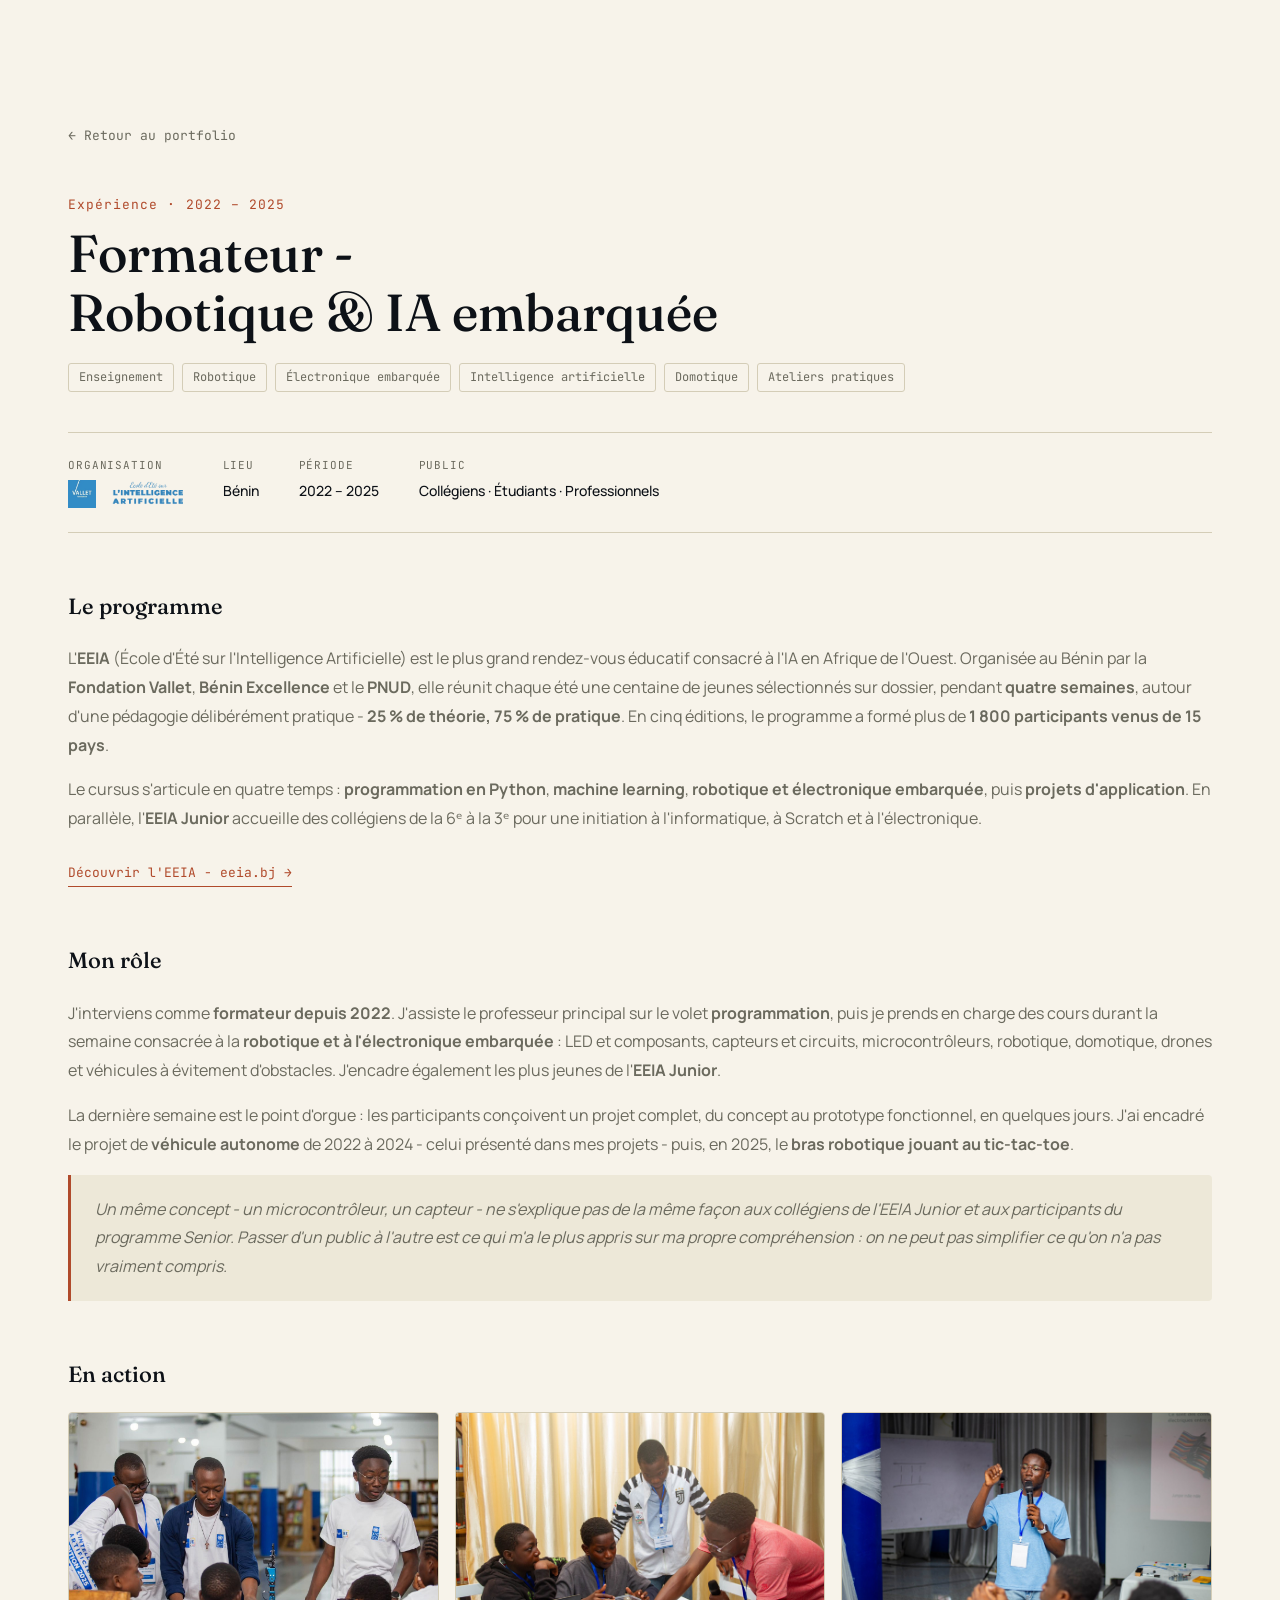
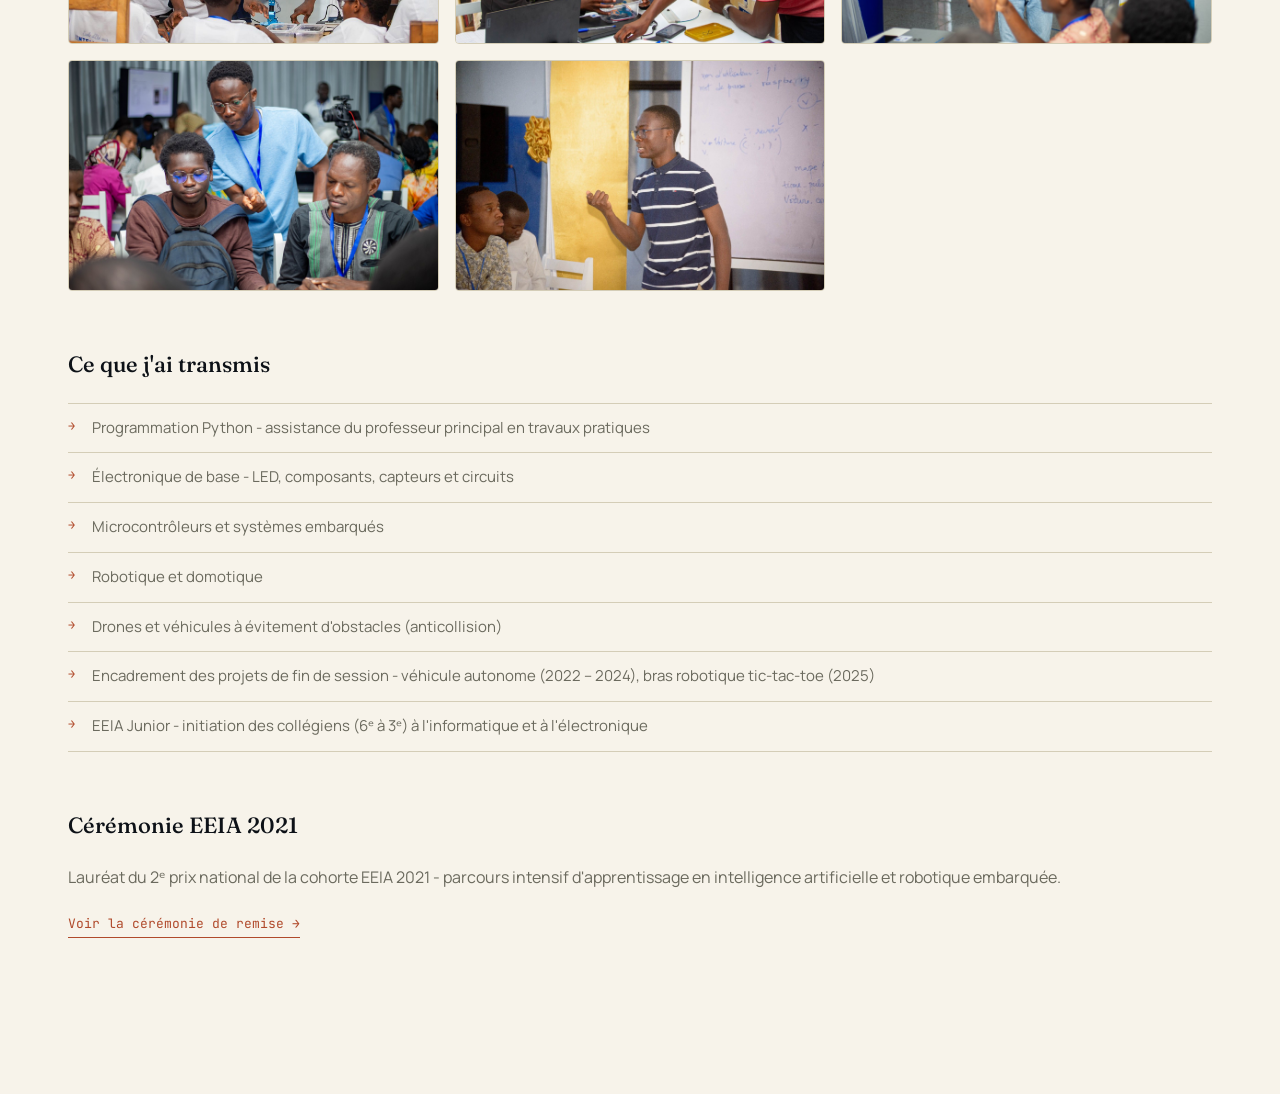
==== commit 02d7b984: "Refactor titles and descriptions across HTML files to replace "—" with "-" for consistency; update p" ====
--- a/assets/experience/formateur-eeia.html
+++ b/assets/experience/formateur-eeia.html
@@ -3,8 +3,8 @@
 <head>
   <meta charset="UTF-8" />
   <meta name="viewport" content="width=device-width, initial-scale=1.0" />
-  <title>Formateur EEIA — Robotique & IA | Justin Amen N'GBLOGNI</title>
-  <meta name="description" content="Formateur en robotique et électronique embarquée à l'EEIA — le plus grand rendez-vous éducatif sur l'IA en Afrique de l'Ouest (Fondation Vallet · Bénin Excellence · PNUD) — Bénin, 2022–2025" />
+  <title>Formateur EEIA - Robotique & IA | Justin Amen N'GBLOGNI</title>
+  <meta name="description" content="Formateur en robotique et électronique embarquée à l'EEIA - le plus grand rendez-vous éducatif sur l'IA en Afrique de l'Ouest (Fondation Vallet · Bénin Excellence · PNUD) - Bénin, 2022–2025" />
 
   <link rel="preconnect" href="https://fonts.googleapis.com" />
   <link rel="preconnect" href="https://fonts.gstatic.com" crossorigin />
@@ -101,7 +101,7 @@
       <a href="../../index.html#experience" class="proj-page__back">← Retour au portfolio</a>
 
       <p class="proj-page__eyebrow">Expérience · 2022 – 2025</p>
-      <h1 class="proj-page__title">Formateur —<br>Robotique & IA embarquée</h1>
+      <h1 class="proj-page__title">Formateur -<br>Robotique & IA embarquée</h1>
 
       <div class="proj-page__tags">
         <span class="proj-page__tag">Enseignement</span>
@@ -137,10 +137,10 @@
       <!-- ── Le programme ── -->
       <div class="proj-page__section proj-page__body">
         <h2 class="proj-page__section-title">Le programme</h2>
-        <p>L'<strong>EEIA</strong> (École d'Été sur l'Intelligence Artificielle) est le plus grand rendez-vous éducatif consacré à l'IA en Afrique de l'Ouest. Organisée au Bénin par la <strong>Fondation Vallet</strong>, <strong>Bénin Excellence</strong> et le <strong>PNUD</strong>, elle réunit chaque été une centaine de jeunes sélectionnés sur dossier, pendant <strong>quatre semaines</strong>, autour d'une pédagogie délibérément pratique — <strong>25 % de théorie, 75 % de pratique</strong>. En cinq éditions, le programme a formé plus de <strong>1 800 participants venus de 15 pays</strong>.</p>
+        <p>L'<strong>EEIA</strong> (École d'Été sur l'Intelligence Artificielle) est le plus grand rendez-vous éducatif consacré à l'IA en Afrique de l'Ouest. Organisée au Bénin par la <strong>Fondation Vallet</strong>, <strong>Bénin Excellence</strong> et le <strong>PNUD</strong>, elle réunit chaque été une centaine de jeunes sélectionnés sur dossier, pendant <strong>quatre semaines</strong>, autour d'une pédagogie délibérément pratique - <strong>25 % de théorie, 75 % de pratique</strong>. En cinq éditions, le programme a formé plus de <strong>1 800 participants venus de 15 pays</strong>.</p>
         <p>Le cursus s'articule en quatre temps : <strong>programmation en Python</strong>, <strong>machine learning</strong>, <strong>robotique et électronique embarquée</strong>, puis <strong>projets d'application</strong>. En parallèle, l'<strong>EEIA Junior</strong> accueille des collégiens de la 6ᵉ à la 3ᵉ pour une initiation à l'informatique, à Scratch et à l'électronique.</p>
         <p style="margin-top:24px;">
-          <a href="https://eeia.bj/" target="_blank" rel="noopener" class="proj-page__ext-link">Découvrir l'EEIA — eeia.bj →</a>
+          <a href="https://eeia.bj/" target="_blank" rel="noopener" class="proj-page__ext-link">Découvrir l'EEIA - eeia.bj →</a>
         </p>
       </div>
 
@@ -148,10 +148,10 @@
       <div class="proj-page__section proj-page__body">
         <h2 class="proj-page__section-title">Mon rôle</h2>
         <p>J'interviens comme <strong>formateur depuis 2022</strong>. J'assiste le professeur principal sur le volet <strong>programmation</strong>, puis je prends en charge des cours durant la semaine consacrée à la <strong>robotique et à l'électronique embarquée</strong> : LED et composants, capteurs et circuits, microcontrôleurs, robotique, domotique, drones et véhicules à évitement d'obstacles. J'encadre également les plus jeunes de l'<strong>EEIA Junior</strong>.</p>
-        <p>La dernière semaine est le point d'orgue : les participants conçoivent un projet complet, du concept au prototype fonctionnel, en quelques jours. J'ai encadré le projet de <strong>véhicule autonome</strong> de 2022 à 2024 — celui présenté dans mes projets — puis, en 2025, le <strong>bras robotique jouant au tic-tac-toe</strong>.</p>
+        <p>La dernière semaine est le point d'orgue : les participants conçoivent un projet complet, du concept au prototype fonctionnel, en quelques jours. J'ai encadré le projet de <strong>véhicule autonome</strong> de 2022 à 2024 - celui présenté dans mes projets - puis, en 2025, le <strong>bras robotique jouant au tic-tac-toe</strong>.</p>
 
         <div class="proj-page__highlight">
-          <p>Un même concept — un microcontrôleur, un capteur — ne s'explique pas de la même façon aux collégiens de l'EEIA Junior et aux participants du programme Senior. Passer d'un public à l'autre est ce qui m'a le plus appris sur ma propre compréhension : on ne peut pas simplifier ce qu'on n'a pas vraiment compris.</p>
+          <p>Un même concept - un microcontrôleur, un capteur - ne s'explique pas de la même façon aux collégiens de l'EEIA Junior et aux participants du programme Senior. Passer d'un public à l'autre est ce qui m'a le plus appris sur ma propre compréhension : on ne peut pas simplifier ce qu'on n'a pas vraiment compris.</p>
         </div>
       </div>
 
@@ -161,7 +161,7 @@
         <div class="proj-page__gallery">
 
           <div class="proj-page__img-wrap">
-            <img src="../images/experience/formateur/01.jpg" alt="Atelier de robotique EEIA — démonstration d'un bras robotique devant un groupe de collégiens" loading="lazy" />
+            <img src="../images/experience/formateur/01.jpg" alt="Atelier de robotique EEIA - démonstration d'un bras robotique devant un groupe de collégiens" loading="lazy" />
           </div>
 
           <div class="proj-page__img-wrap">
@@ -169,15 +169,15 @@
           </div>
 
           <div class="proj-page__img-wrap">
-            <img src="../images/experience/formateur/03.jpg" alt="Présentation devant l'auditoire — cours sur les composants et connecteurs électroniques" loading="lazy" />
-          </div>
-
-          <div class="proj-page__img-wrap">
-            <img src="../images/experience/formateur/04.jpg" alt="Accompagnement individuel des participants — public mêlant élèves et adultes en formation" loading="lazy" />
-          </div>
-
-          <div class="proj-page__img-wrap">
-            <img src="../images/experience/formateur/05.jpg" alt="Cours au tableau — prise en main du Raspberry Pi et programmation Python" loading="lazy" />
+            <img src="../images/experience/formateur/03.jpg" alt="Présentation devant l'auditoire - cours sur les composants et connecteurs électroniques" loading="lazy" />
+          </div>
+
+          <div class="proj-page__img-wrap">
+            <img src="../images/experience/formateur/04.jpg" alt="Accompagnement individuel des participants - public mêlant élèves et adultes en formation" loading="lazy" />
+          </div>
+
+          <div class="proj-page__img-wrap">
+            <img src="../images/experience/formateur/05.jpg" alt="Cours au tableau - prise en main du Raspberry Pi et programmation Python" loading="lazy" />
           </div>
 
         </div>
@@ -187,13 +187,13 @@
       <div class="proj-page__section">
         <h2 class="proj-page__section-title">Ce que j'ai transmis</h2>
         <ul class="proj-page__results">
-          <li>Programmation Python — assistance du professeur principal en travaux pratiques</li>
-          <li>Électronique de base — LED, composants, capteurs et circuits</li>
+          <li>Programmation Python - assistance du professeur principal en travaux pratiques</li>
+          <li>Électronique de base - LED, composants, capteurs et circuits</li>
           <li>Microcontrôleurs et systèmes embarqués</li>
           <li>Robotique et domotique</li>
           <li>Drones et véhicules à évitement d'obstacles (anticollision)</li>
-          <li>Encadrement des projets de fin de session — véhicule autonome (2022 – 2024), bras robotique tic-tac-toe (2025)</li>
-          <li>EEIA Junior — initiation des collégiens (6ᵉ à 3ᵉ) à l'informatique et à l'électronique</li>
+          <li>Encadrement des projets de fin de session - véhicule autonome (2022 – 2024), bras robotique tic-tac-toe (2025)</li>
+          <li>EEIA Junior - initiation des collégiens (6ᵉ à 3ᵉ) à l'informatique et à l'électronique</li>
         </ul>
       </div>
 
@@ -201,7 +201,7 @@
       <div class="proj-page__section">
         <h2 class="proj-page__section-title">Cérémonie EEIA 2021</h2>
         <div class="proj-page__body">
-          <p>Lauréat du 2ᵉ prix national de la cohorte EEIA 2021 — parcours intensif d'apprentissage en intelligence artificielle et robotique embarquée.</p>
+          <p>Lauréat du 2ᵉ prix national de la cohorte EEIA 2021 - parcours intensif d'apprentissage en intelligence artificielle et robotique embarquée.</p>
         </div>
         <a
           href="https://www.youtube.com/watch?v=acyq8fxtbKU&t=4s"
--- a/assets/css/style.css
+++ b/assets/css/style.css
@@ -1,5 +1,5 @@
 /* ============================================================
-   PORTFOLIO — Justin Amen N'GBLOGNI
+   PORTFOLIO - Justin Amen N'GBLOGNI
    Style: editorial corporate / sober refined
    ============================================================ */
 
@@ -700,7 +700,7 @@
   font-size: 15px;
 }
 .timeline__points li::before {
-  content: "—";
+  content: "-";
   position: absolute;
   left: 0;
   color: var(--accent);
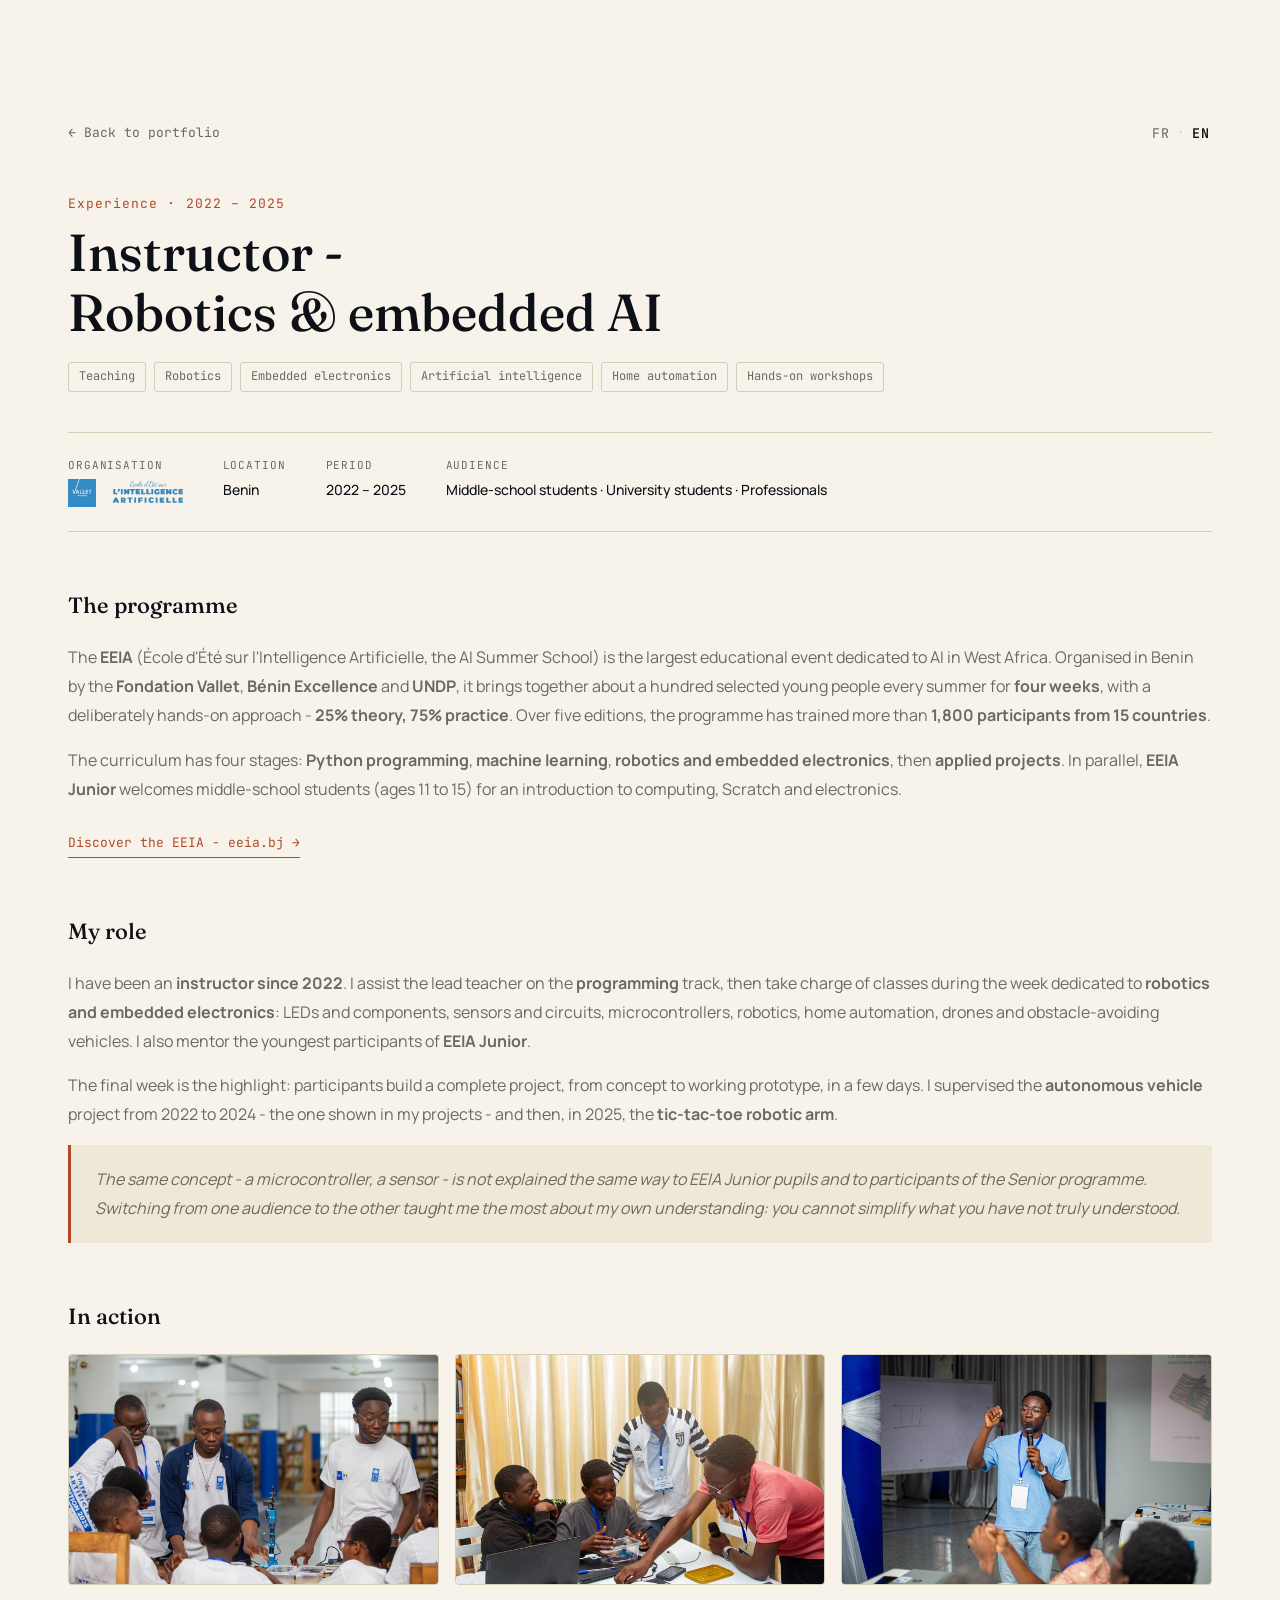
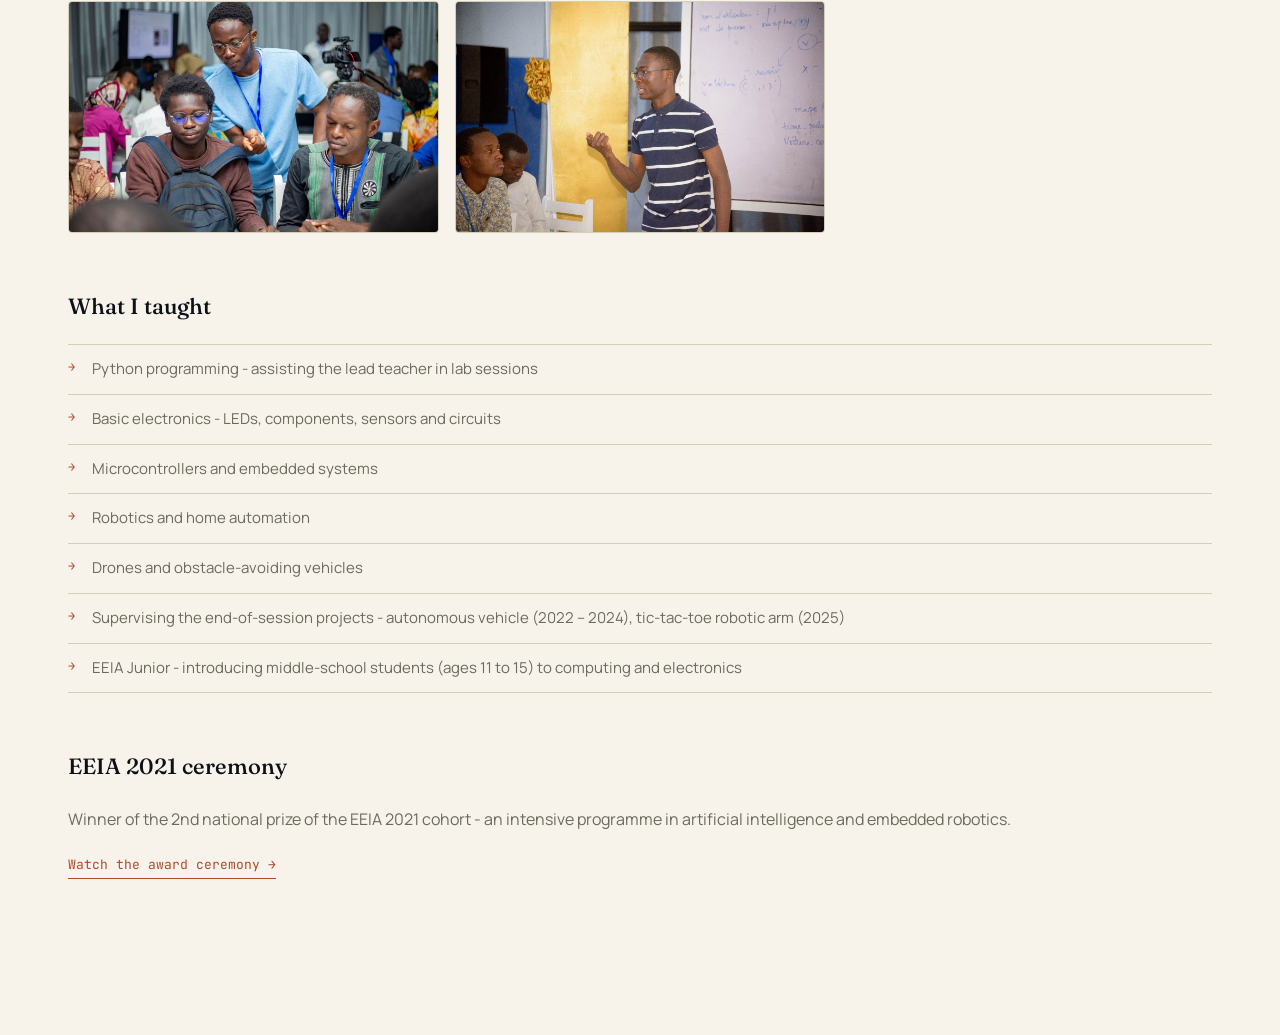
==== commit 9af9e3d7: "Bilingual project pages, key figures, lighter images" ====
--- a/assets/experience/formateur-eeia.html
+++ b/assets/experience/formateur-eeia.html
@@ -1,15 +1,39 @@
 <!DOCTYPE html>
-<html lang="fr">
+<html lang="fr" data-title-fr="Formateur EEIA: Robotique &amp; IA | Justin Amen N&#x27;GBLOGNI" data-title-en="EEIA instructor: Robotics &amp; AI | Justin Amen N&#x27;GBLOGNI">
 <head>
   <meta charset="UTF-8" />
   <meta name="viewport" content="width=device-width, initial-scale=1.0" />
-  <title>Formateur EEIA - Robotique & IA | Justin Amen N'GBLOGNI</title>
+  <title>Formateur EEIA: Robotique & IA | Justin Amen N'GBLOGNI</title>
   <meta name="description" content="Formateur en robotique et électronique embarquée à l'EEIA - le plus grand rendez-vous éducatif sur l'IA en Afrique de l'Ouest (Fondation Vallet · Bénin Excellence · PNUD) - Bénin, 2022–2025" />
+
+  <link rel="canonical" href="https://justinamenngblogni.github.io/assets/experience/formateur-eeia.html" />
+  <meta name="author" content="Justin Amen N'GBLOGNI" />
+  <meta name="theme-color" content="#0d1117" />
+
+  <!-- Icône du site (onglet du navigateur) -->
+  <link rel="icon" type="image/svg+xml" href="../favicon/favicon.svg" />
+  <link rel="icon" type="image/png" sizes="32x32" href="../favicon/favicon-32.png" />
+  <link rel="icon" type="image/png" sizes="16x16" href="../favicon/favicon-16.png" />
+  <link rel="apple-touch-icon" sizes="180x180" href="../favicon/apple-touch-icon.png" />
+
+  <!-- Aperçu de partage (LinkedIn, WhatsApp, e-mail...) -->
+  <meta property="og:type" content="article" />
+  <meta property="og:site_name" content="Justin Amen N'GBLOGNI" />
+  <meta property="og:url" content="https://justinamenngblogni.github.io/assets/experience/formateur-eeia.html" />
+  <meta property="og:title" content="Robotics &amp; AI Instructor at EEIA, 2022 to 2025 | Justin Amen N&#x27;GBLOGNI" />
+  <meta property="og:description" content="Teaching embedded robotics and AI to about a hundred participants per edition at the EEIA summer school (Fondation Vallet, Bénin Excellence, UNDP)." />
+  <meta property="og:image" content="https://justinamenngblogni.github.io/assets/images/og/og-eeia.jpg" />
+  <meta property="og:image:width" content="1200" />
+  <meta property="og:image:height" content="630" />
+  <meta property="og:image:alt" content="EEIA 2025 robotics workshop with middle-school participants" />
+  <meta property="og:locale" content="fr_FR" />
+  <meta name="twitter:card" content="summary_large_image" />
 
   <link rel="preconnect" href="https://fonts.googleapis.com" />
   <link rel="preconnect" href="https://fonts.gstatic.com" crossorigin />
   <link href="https://fonts.googleapis.com/css2?family=Fraunces:opsz,wght@9..144,300;9..144,400;9..144,500;9..144,600;9..144,700&family=Manrope:wght@300;400;500;600;700&family=JetBrains+Mono:wght@400;500&display=swap" rel="stylesheet" />
   <link rel="stylesheet" href="../css/style.css" />
+  <script src="../js/subpage.js"></script>
 
   <style>
     body { background: var(--paper); }
@@ -98,18 +122,28 @@
   <main class="proj-page">
     <div class="container">
 
-      <a href="../../index.html#experience" class="proj-page__back">← Retour au portfolio</a>
-
-      <p class="proj-page__eyebrow">Expérience · 2022 – 2025</p>
-      <h1 class="proj-page__title">Formateur -<br>Robotique & IA embarquée</h1>
+      <div class="proj-page__topbar">
+        <a href="../../index.html#experience" class="proj-page__back"><span data-lang="fr">← Retour au portfolio</span><span data-lang="en">← Back to portfolio</span></a>
+        <div class="lang-switch" role="group" aria-label="Language">
+          <button type="button" data-lang-switch="fr" class="lang-switch__btn">FR</button>
+          <span class="lang-switch__divider" aria-hidden="true">·</span>
+          <button type="button" data-lang-switch="en" class="lang-switch__btn">EN</button>
+        </div>
+      </div>
+
+      <p class="proj-page__eyebrow"><span data-lang="fr">Expérience · 2022 – 2025</span><span data-lang="en">Experience · 2022 – 2025</span></p>
+      <h1 class="proj-page__title">
+        <span data-lang="fr">Formateur -<br>Robotique &amp; IA embarquée</span>
+        <span data-lang="en">Instructor -<br>Robotics &amp; embedded AI</span>
+      </h1>
 
       <div class="proj-page__tags">
-        <span class="proj-page__tag">Enseignement</span>
-        <span class="proj-page__tag">Robotique</span>
-        <span class="proj-page__tag">Électronique embarquée</span>
-        <span class="proj-page__tag">Intelligence artificielle</span>
-        <span class="proj-page__tag">Domotique</span>
-        <span class="proj-page__tag">Ateliers pratiques</span>
+        <span class="proj-page__tag"><span data-lang="fr">Enseignement</span><span data-lang="en">Teaching</span></span>
+        <span class="proj-page__tag"><span data-lang="fr">Robotique</span><span data-lang="en">Robotics</span></span>
+        <span class="proj-page__tag"><span data-lang="fr">Électronique embarquée</span><span data-lang="en">Embedded electronics</span></span>
+        <span class="proj-page__tag"><span data-lang="fr">Intelligence artificielle</span><span data-lang="en">Artificial intelligence</span></span>
+        <span class="proj-page__tag"><span data-lang="fr">Domotique</span><span data-lang="en">Home automation</span></span>
+        <span class="proj-page__tag"><span data-lang="fr">Ateliers pratiques</span><span data-lang="en">Hands-on workshops</span></span>
       </div>
 
       <div class="proj-page__meta-row">
@@ -121,47 +155,52 @@
           </div>
         </div>
         <div class="proj-page__meta-item">
-          <span class="proj-page__meta-label">Lieu</span>
-          <span class="proj-page__meta-value">Bénin</span>
-        </div>
-        <div class="proj-page__meta-item">
-          <span class="proj-page__meta-label">Période</span>
+          <span class="proj-page__meta-label"><span data-lang="fr">Lieu</span><span data-lang="en">Location</span></span>
+          <span class="proj-page__meta-value"><span data-lang="fr">Bénin</span><span data-lang="en">Benin</span></span>
+        </div>
+        <div class="proj-page__meta-item">
+          <span class="proj-page__meta-label"><span data-lang="fr">Période</span><span data-lang="en">Period</span></span>
           <span class="proj-page__meta-value">2022 – 2025</span>
         </div>
         <div class="proj-page__meta-item">
-          <span class="proj-page__meta-label">Public</span>
-          <span class="proj-page__meta-value">Collégiens · Étudiants · Professionnels</span>
+          <span class="proj-page__meta-label"><span data-lang="fr">Public</span><span data-lang="en">Audience</span></span>
+          <span class="proj-page__meta-value"><span data-lang="fr">Collégiens · Étudiants · Professionnels</span><span data-lang="en">Middle-school students · University students · Professionals</span></span>
         </div>
       </div>
 
       <!-- ── Le programme ── -->
       <div class="proj-page__section proj-page__body">
-        <h2 class="proj-page__section-title">Le programme</h2>
-        <p>L'<strong>EEIA</strong> (École d'Été sur l'Intelligence Artificielle) est le plus grand rendez-vous éducatif consacré à l'IA en Afrique de l'Ouest. Organisée au Bénin par la <strong>Fondation Vallet</strong>, <strong>Bénin Excellence</strong> et le <strong>PNUD</strong>, elle réunit chaque été une centaine de jeunes sélectionnés sur dossier, pendant <strong>quatre semaines</strong>, autour d'une pédagogie délibérément pratique - <strong>25 % de théorie, 75 % de pratique</strong>. En cinq éditions, le programme a formé plus de <strong>1 800 participants venus de 15 pays</strong>.</p>
-        <p>Le cursus s'articule en quatre temps : <strong>programmation en Python</strong>, <strong>machine learning</strong>, <strong>robotique et électronique embarquée</strong>, puis <strong>projets d'application</strong>. En parallèle, l'<strong>EEIA Junior</strong> accueille des collégiens de la 6ᵉ à la 3ᵉ pour une initiation à l'informatique, à Scratch et à l'électronique.</p>
+        <h2 class="proj-page__section-title"><span data-lang="fr">Le programme</span><span data-lang="en">The programme</span></h2>
+        <p data-lang="fr">L'<strong>EEIA</strong> (École d'Été sur l'Intelligence Artificielle) est le plus grand rendez-vous éducatif consacré à l'IA en Afrique de l'Ouest. Organisée au Bénin par la <strong>Fondation Vallet</strong>, <strong>Bénin Excellence</strong> et le <strong>PNUD</strong>, elle réunit chaque été une centaine de jeunes sélectionnés sur dossier, pendant <strong>quatre semaines</strong>, autour d'une pédagogie délibérément pratique - <strong>25 % de théorie, 75 % de pratique</strong>. En cinq éditions, le programme a formé plus de <strong>1 800 participants venus de 15 pays</strong>.</p>
+        <p data-lang="en">The <strong>EEIA</strong> (École d'Été sur l'Intelligence Artificielle, the AI Summer School) is the largest educational event dedicated to AI in West Africa. Organised in Benin by the <strong>Fondation Vallet</strong>, <strong>Bénin Excellence</strong> and <strong>UNDP</strong>, it brings together about a hundred selected young people every summer for <strong>four weeks</strong>, with a deliberately hands-on approach - <strong>25% theory, 75% practice</strong>. Over five editions, the programme has trained more than <strong>1,800 participants from 15 countries</strong>.</p>
+        <p data-lang="fr">Le cursus s'articule en quatre temps : <strong>programmation en Python</strong>, <strong>machine learning</strong>, <strong>robotique et électronique embarquée</strong>, puis <strong>projets d'application</strong>. En parallèle, l'<strong>EEIA Junior</strong> accueille des collégiens de la 6ᵉ à la 3ᵉ pour une initiation à l'informatique, à Scratch et à l'électronique.</p>
+        <p data-lang="en">The curriculum has four stages: <strong>Python programming</strong>, <strong>machine learning</strong>, <strong>robotics and embedded electronics</strong>, then <strong>applied projects</strong>. In parallel, <strong>EEIA Junior</strong> welcomes middle-school students (ages 11 to 15) for an introduction to computing, Scratch and electronics.</p>
         <p style="margin-top:24px;">
-          <a href="https://eeia.bj/" target="_blank" rel="noopener" class="proj-page__ext-link">Découvrir l'EEIA - eeia.bj →</a>
+          <a href="https://eeia.bj/" target="_blank" rel="noopener" class="proj-page__ext-link"><span data-lang="fr">Découvrir l'EEIA - eeia.bj →</span><span data-lang="en">Discover the EEIA - eeia.bj →</span></a>
         </p>
       </div>
 
       <!-- ── Mon rôle ── -->
       <div class="proj-page__section proj-page__body">
-        <h2 class="proj-page__section-title">Mon rôle</h2>
-        <p>J'interviens comme <strong>formateur depuis 2022</strong>. J'assiste le professeur principal sur le volet <strong>programmation</strong>, puis je prends en charge des cours durant la semaine consacrée à la <strong>robotique et à l'électronique embarquée</strong> : LED et composants, capteurs et circuits, microcontrôleurs, robotique, domotique, drones et véhicules à évitement d'obstacles. J'encadre également les plus jeunes de l'<strong>EEIA Junior</strong>.</p>
-        <p>La dernière semaine est le point d'orgue : les participants conçoivent un projet complet, du concept au prototype fonctionnel, en quelques jours. J'ai encadré le projet de <strong>véhicule autonome</strong> de 2022 à 2024 - celui présenté dans mes projets - puis, en 2025, le <strong>bras robotique jouant au tic-tac-toe</strong>.</p>
+        <h2 class="proj-page__section-title"><span data-lang="fr">Mon rôle</span><span data-lang="en">My role</span></h2>
+        <p data-lang="fr">J'interviens comme <strong>formateur depuis 2022</strong>. J'assiste le professeur principal sur le volet <strong>programmation</strong>, puis je prends en charge des cours durant la semaine consacrée à la <strong>robotique et à l'électronique embarquée</strong> : LED et composants, capteurs et circuits, microcontrôleurs, robotique, domotique, drones et véhicules à évitement d'obstacles. J'encadre également les plus jeunes de l'<strong>EEIA Junior</strong>.</p>
+        <p data-lang="en">I have been an <strong>instructor since 2022</strong>. I assist the lead teacher on the <strong>programming</strong> track, then take charge of classes during the week dedicated to <strong>robotics and embedded electronics</strong>: LEDs and components, sensors and circuits, microcontrollers, robotics, home automation, drones and obstacle-avoiding vehicles. I also mentor the youngest participants of <strong>EEIA Junior</strong>.</p>
+        <p data-lang="fr">La dernière semaine est le point d'orgue : les participants conçoivent un projet complet, du concept au prototype fonctionnel, en quelques jours. J'ai encadré le projet de <strong>véhicule autonome</strong> de 2022 à 2024 - celui présenté dans mes projets - puis, en 2025, le <strong>bras robotique jouant au tic-tac-toe</strong>.</p>
+        <p data-lang="en">The final week is the highlight: participants build a complete project, from concept to working prototype, in a few days. I supervised the <strong>autonomous vehicle</strong> project from 2022 to 2024 - the one shown in my projects - and then, in 2025, the <strong>tic-tac-toe robotic arm</strong>.</p>
 
         <div class="proj-page__highlight">
-          <p>Un même concept - un microcontrôleur, un capteur - ne s'explique pas de la même façon aux collégiens de l'EEIA Junior et aux participants du programme Senior. Passer d'un public à l'autre est ce qui m'a le plus appris sur ma propre compréhension : on ne peut pas simplifier ce qu'on n'a pas vraiment compris.</p>
+          <p data-lang="fr">Un même concept - un microcontrôleur, un capteur - ne s'explique pas de la même façon aux collégiens de l'EEIA Junior et aux participants du programme Senior. Passer d'un public à l'autre est ce qui m'a le plus appris sur ma propre compréhension : on ne peut pas simplifier ce qu'on n'a pas vraiment compris.</p>
+          <p data-lang="en">The same concept - a microcontroller, a sensor - is not explained the same way to EEIA Junior pupils and to participants of the Senior programme. Switching from one audience to the other taught me the most about my own understanding: you cannot simplify what you have not truly understood.</p>
         </div>
       </div>
 
       <!-- ── Photos d'enseignement ── -->
       <div class="proj-page__section">
-        <h2 class="proj-page__section-title">En action</h2>
+        <h2 class="proj-page__section-title"><span data-lang="fr">En action</span><span data-lang="en">In action</span></h2>
         <div class="proj-page__gallery">
 
           <div class="proj-page__img-wrap">
-            <img src="../images/experience/formateur/01.jpg" alt="Atelier de robotique EEIA - démonstration d'un bras robotique devant un groupe de collégiens" loading="lazy" />
+            <img src="../images/experience/formateur/01.jpg" alt="Atelier de robotique EEIA: démonstration d'un bras robotique devant un groupe de collégiens" loading="lazy" />
           </div>
 
           <div class="proj-page__img-wrap">
@@ -169,15 +208,15 @@
           </div>
 
           <div class="proj-page__img-wrap">
-            <img src="../images/experience/formateur/03.jpg" alt="Présentation devant l'auditoire - cours sur les composants et connecteurs électroniques" loading="lazy" />
-          </div>
-
-          <div class="proj-page__img-wrap">
-            <img src="../images/experience/formateur/04.jpg" alt="Accompagnement individuel des participants - public mêlant élèves et adultes en formation" loading="lazy" />
-          </div>
-
-          <div class="proj-page__img-wrap">
-            <img src="../images/experience/formateur/05.jpg" alt="Cours au tableau - prise en main du Raspberry Pi et programmation Python" loading="lazy" />
+            <img src="../images/experience/formateur/03.jpg" alt="Présentation devant l'auditoire: cours sur les composants et connecteurs électroniques" loading="lazy" />
+          </div>
+
+          <div class="proj-page__img-wrap">
+            <img src="../images/experience/formateur/04.jpg" alt="Accompagnement individuel des participants: public mêlant élèves et adultes en formation" loading="lazy" />
+          </div>
+
+          <div class="proj-page__img-wrap">
+            <img src="../images/experience/formateur/05.jpg" alt="Cours au tableau: prise en main du Raspberry Pi et programmation Python" loading="lazy" />
           </div>
 
         </div>
@@ -185,8 +224,8 @@
 
       <!-- ── Ce que j'ai transmis ── -->
       <div class="proj-page__section">
-        <h2 class="proj-page__section-title">Ce que j'ai transmis</h2>
-        <ul class="proj-page__results">
+        <h2 class="proj-page__section-title"><span data-lang="fr">Ce que j'ai transmis</span><span data-lang="en">What I taught</span></h2>
+        <ul class="proj-page__results" data-lang="fr">
           <li>Programmation Python - assistance du professeur principal en travaux pratiques</li>
           <li>Électronique de base - LED, composants, capteurs et circuits</li>
           <li>Microcontrôleurs et systèmes embarqués</li>
@@ -195,20 +234,30 @@
           <li>Encadrement des projets de fin de session - véhicule autonome (2022 – 2024), bras robotique tic-tac-toe (2025)</li>
           <li>EEIA Junior - initiation des collégiens (6ᵉ à 3ᵉ) à l'informatique et à l'électronique</li>
         </ul>
+        <ul class="proj-page__results" data-lang="en">
+          <li>Python programming - assisting the lead teacher in lab sessions</li>
+          <li>Basic electronics - LEDs, components, sensors and circuits</li>
+          <li>Microcontrollers and embedded systems</li>
+          <li>Robotics and home automation</li>
+          <li>Drones and obstacle-avoiding vehicles</li>
+          <li>Supervising the end-of-session projects - autonomous vehicle (2022 – 2024), tic-tac-toe robotic arm (2025)</li>
+          <li>EEIA Junior - introducing middle-school students (ages 11 to 15) to computing and electronics</li>
+        </ul>
       </div>
 
       <!-- ── Cérémonie de remise (lien externe) ── -->
       <div class="proj-page__section">
-        <h2 class="proj-page__section-title">Cérémonie EEIA 2021</h2>
+        <h2 class="proj-page__section-title"><span data-lang="fr">Cérémonie EEIA 2021</span><span data-lang="en">EEIA 2021 ceremony</span></h2>
         <div class="proj-page__body">
-          <p>Lauréat du 2ᵉ prix national de la cohorte EEIA 2021 - parcours intensif d'apprentissage en intelligence artificielle et robotique embarquée.</p>
+          <p data-lang="fr">Lauréat du 2ᵉ prix national de la cohorte EEIA 2021 - parcours intensif d'apprentissage en intelligence artificielle et robotique embarquée.</p>
+          <p data-lang="en">Winner of the 2nd national prize of the EEIA 2021 cohort - an intensive programme in artificial intelligence and embedded robotics.</p>
         </div>
         <a
           href="https://www.youtube.com/watch?v=acyq8fxtbKU&t=4s"
           target="_blank"
           rel="noopener"
           class="proj-page__ext-link"
-        >Voir la cérémonie de remise →</a>
+        ><span data-lang="fr">Voir la cérémonie de remise →</span><span data-lang="en">Watch the award ceremony →</span></a>
       </div>
 
     </div>
--- a/assets/css/style.css
+++ b/assets/css/style.css
@@ -1013,3 +1013,17 @@
   .cert-grid { grid-template-columns: 1fr; }
   .stats { grid-template-columns: repeat(2, 1fr); gap: 16px; }
 }
+
+
+/* ---------- Pages projet / expérience : contenu bilingue ---------- */
+html[lang="fr"] [data-lang="en"],
+html[lang="en"] [data-lang="fr"] { display: none !important; }
+
+.proj-page__topbar {
+  display: flex;
+  align-items: center;
+  justify-content: space-between;
+  gap: 16px;
+  margin-bottom: 48px;
+}
+.proj-page__topbar .proj-page__back { margin-bottom: 0; }
